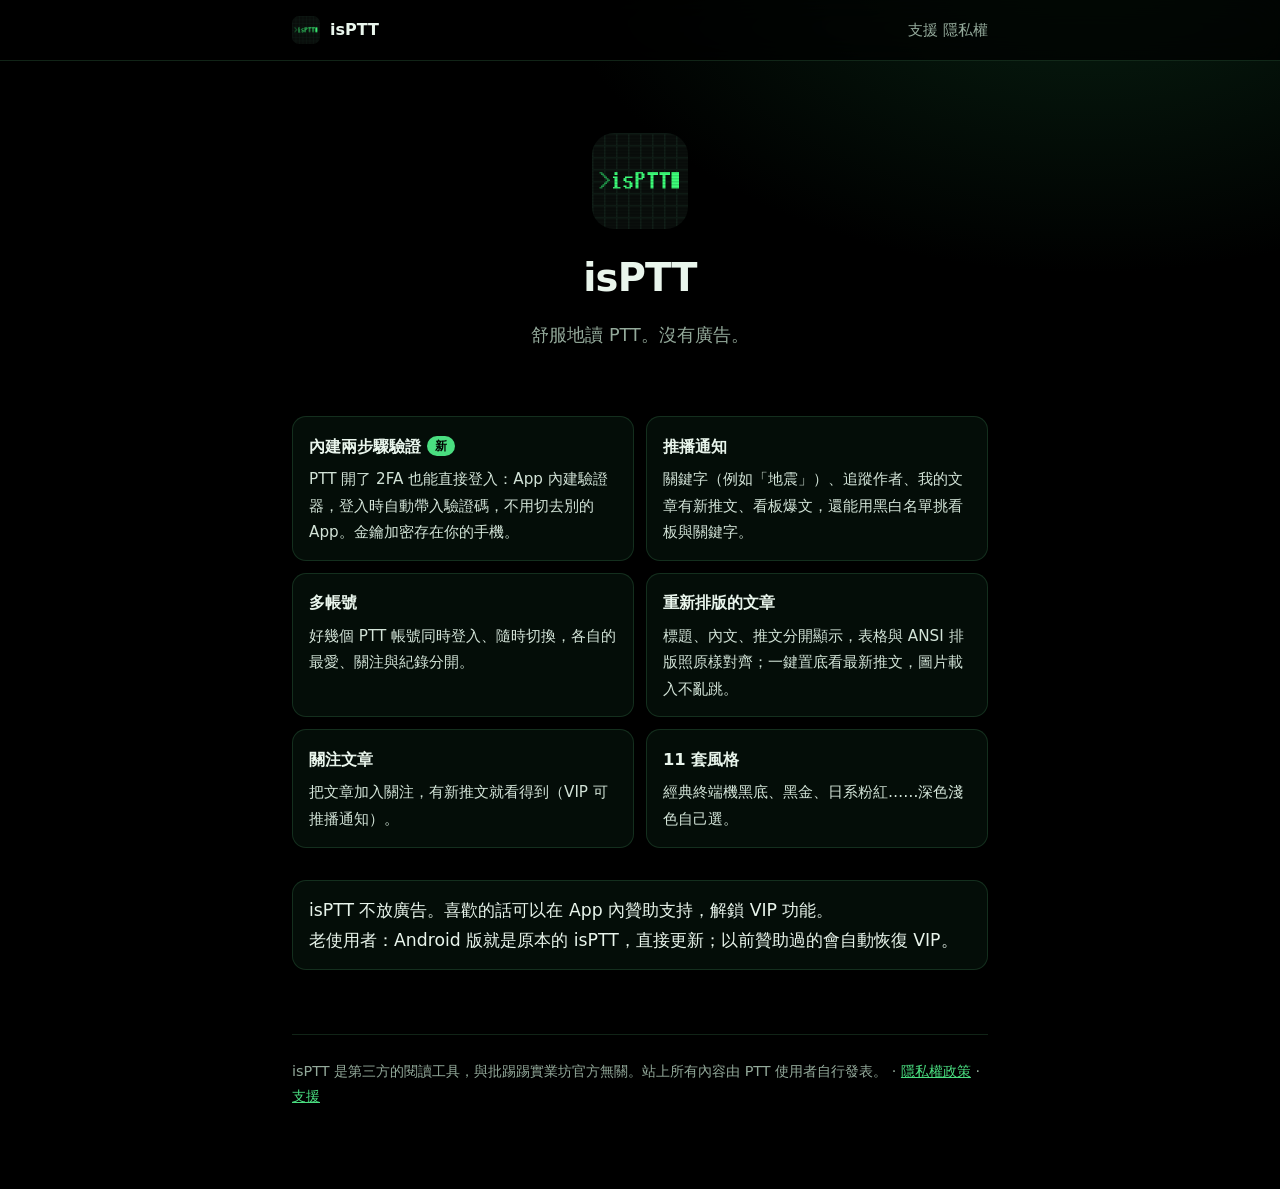
==== index.html @ 3b7e4afc "isPTT 官網初版：首頁、隱私權政策、支援（GitHub Pages，網域 isptt.ismiya.com） Co-Authored-By: Claude Opus 5.5 (1M context" ====
<!doctype html>
<html lang="zh-Hant">
<head>
<meta charset="utf-8"><meta name="viewport" content="width=device-width,initial-scale=1">
<title>isPTT — PTT 批踢踢閱讀器</title>
<meta name="description" content="isPTT：沒有廣告的 PTT 批踢踢閱讀器。推播通知、多帳號、內建兩步驟驗證（2FA）。iOS 與 Android。">
<link rel="icon" href="/icon.png"><link rel="stylesheet" href="/style.css">
</head>
<body>
<header class="top"><div><a class="brand" href="/"><img src="/icon.png" alt="">isPTT</a><nav><a href="/support.html">支援</a> <a href="/privacy.html">隱私權</a></nav></div></header>
<main>
<section class="hero">
<img src="/icon.png" alt="isPTT">
<h1>isPTT</h1>
<p>舒服地讀 PTT。沒有廣告。</p>
</section>
<div class="grid">
<div class="card"><h3>內建兩步驟驗證<span class="new">新</span></h3><p>PTT 開了 2FA 也能直接登入：App 內建驗證器，登入時自動帶入驗證碼，不用切去別的 App。金鑰加密存在你的手機。</p></div>
<div class="card"><h3>推播通知</h3><p>關鍵字（例如「地震」）、追蹤作者、我的文章有新推文、看板爆文，還能用黑白名單挑看板與關鍵字。</p></div>
<div class="card"><h3>多帳號</h3><p>好幾個 PTT 帳號同時登入、隨時切換，各自的最愛、關注與紀錄分開。</p></div>
<div class="card"><h3>重新排版的文章</h3><p>標題、內文、推文分開顯示，表格與 ANSI 排版照原樣對齊；一鍵置底看最新推文，圖片載入不亂跳。</p></div>
<div class="card"><h3>關注文章</h3><p>把文章加入關注，有新推文就看得到（VIP 可推播通知）。</p></div>
<div class="card"><h3>11 套風格</h3><p>經典終端機黑底、黑金、日系粉紅……深色淺色自己選。</p></div>
</div>
<p class="lede" style="margin-top:2rem">isPTT 不放廣告。喜歡的話可以在 App 內贊助支持，解鎖 VIP 功能。<br>老使用者：Android 版就是原本的 isPTT，直接更新；以前贊助過的會自動恢復 VIP。</p>
<footer>isPTT 是第三方的閱讀工具，與批踢踢實業坊官方無關。站上所有內容由 PTT 使用者自行發表。 · <a href="/privacy.html">隱私權政策</a> · <a href="/support.html">支援</a></footer>
</main>
</body></html>
---- style.css ----
:root{--bg:#000;--fg:#e9f5ec;--muted:#93a99a;--line:rgba(120,255,160,.14);--accent:#4ade80;--card:rgba(74,222,128,.06)}
*{box-sizing:border-box}
body{margin:0;background:radial-gradient(60% 40% at 85% -5%,#14532d66,transparent 70%),var(--bg);color:var(--fg);
  font:16px/1.75 -apple-system,BlinkMacSystemFont,"Segoe UI","PingFang TC","Noto Sans TC",system-ui,sans-serif;-webkit-text-size-adjust:100%;min-height:100vh}
.top{position:sticky;top:0;z-index:5;backdrop-filter:blur(14px);-webkit-backdrop-filter:blur(14px);background:rgba(0,0,0,.72);border-bottom:1px solid var(--line)}
.top div{max-width:46rem;margin:0 auto;padding:0 1.25rem;height:60px;display:flex;align-items:center;gap:1.2rem}
.top a{color:var(--fg);text-decoration:none}
.top .brand{display:flex;align-items:center;gap:10px;font-weight:700;margin-right:auto}
.top img{width:28px;height:28px;border-radius:7px}
.top nav a{color:var(--muted);font-size:.92rem}
main{max-width:46rem;margin:0 auto;padding:2.5rem 1.25rem 5rem}
h1{font-size:2rem;line-height:1.25;margin:0 0 .35rem;letter-spacing:-.02em}
h2{font-size:1.12rem;margin:2.2rem 0 .5rem;padding-top:1.2rem;border-top:1px solid var(--line)}
a{color:var(--accent)} p,li{color:#d3e4d8}
.updated{color:var(--muted);font-size:.9rem;margin:0 0 2rem}
.lede{font-size:1.08rem;color:var(--fg);background:var(--card);border:1px solid var(--line);border-radius:14px;padding:14px 16px}
.hero{text-align:center;padding:2rem 0 1rem}
.hero img{width:96px;height:96px;border-radius:22px}
.hero h1{font-size:2.4rem;margin-top:1rem}
.hero p{color:var(--muted);font-size:1.1rem}
.grid{display:grid;grid-template-columns:repeat(auto-fit,minmax(15rem,1fr));gap:12px;margin-top:2rem}
.card{background:var(--card);border:1px solid var(--line);border-radius:14px;padding:14px 16px}
.card h3{margin:.1rem 0 .3rem;font-size:1.02rem}
.card p{margin:0;font-size:.95rem}
.new{display:inline-block;font-size:.72rem;font-weight:700;color:#000;background:var(--accent);border-radius:999px;padding:0 .5rem;margin-left:.35rem;vertical-align:2px}
footer{margin-top:4rem;padding-top:1.5rem;border-top:1px solid var(--line);color:var(--muted);font-size:.9rem}
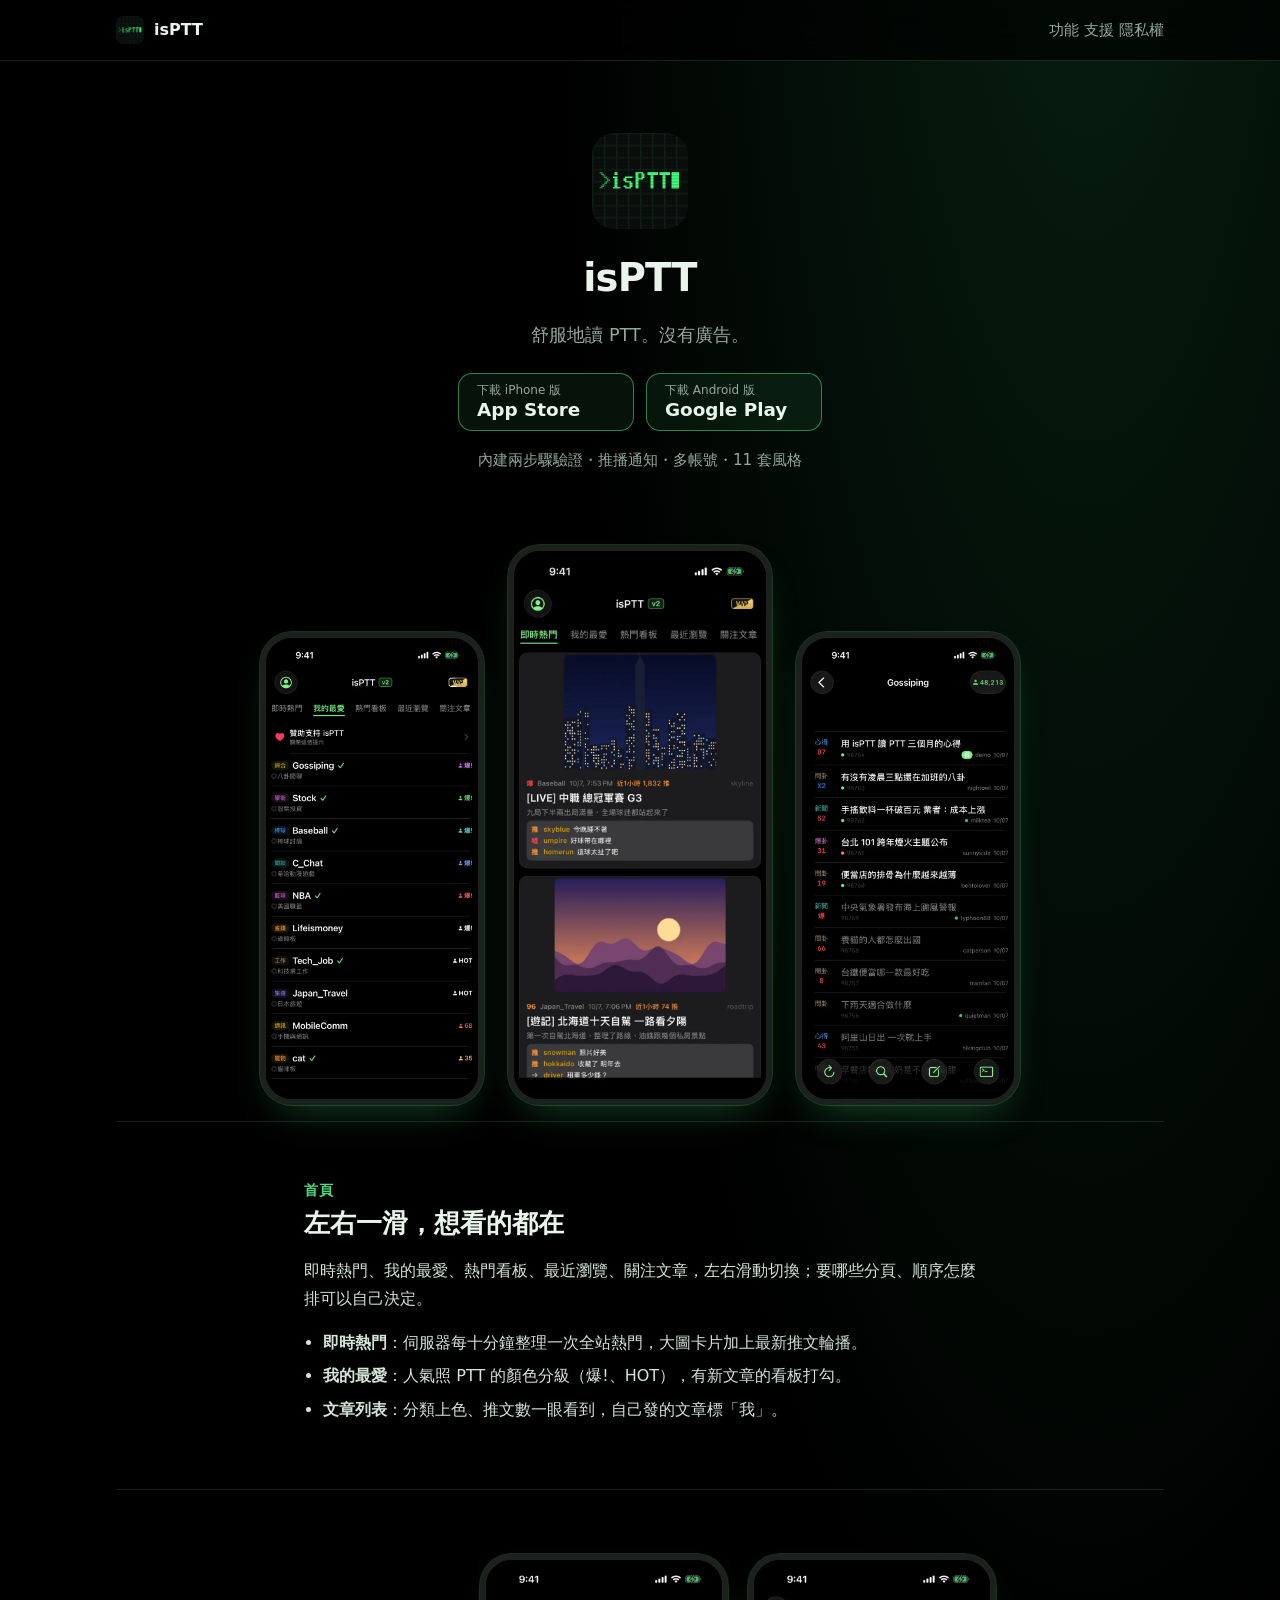
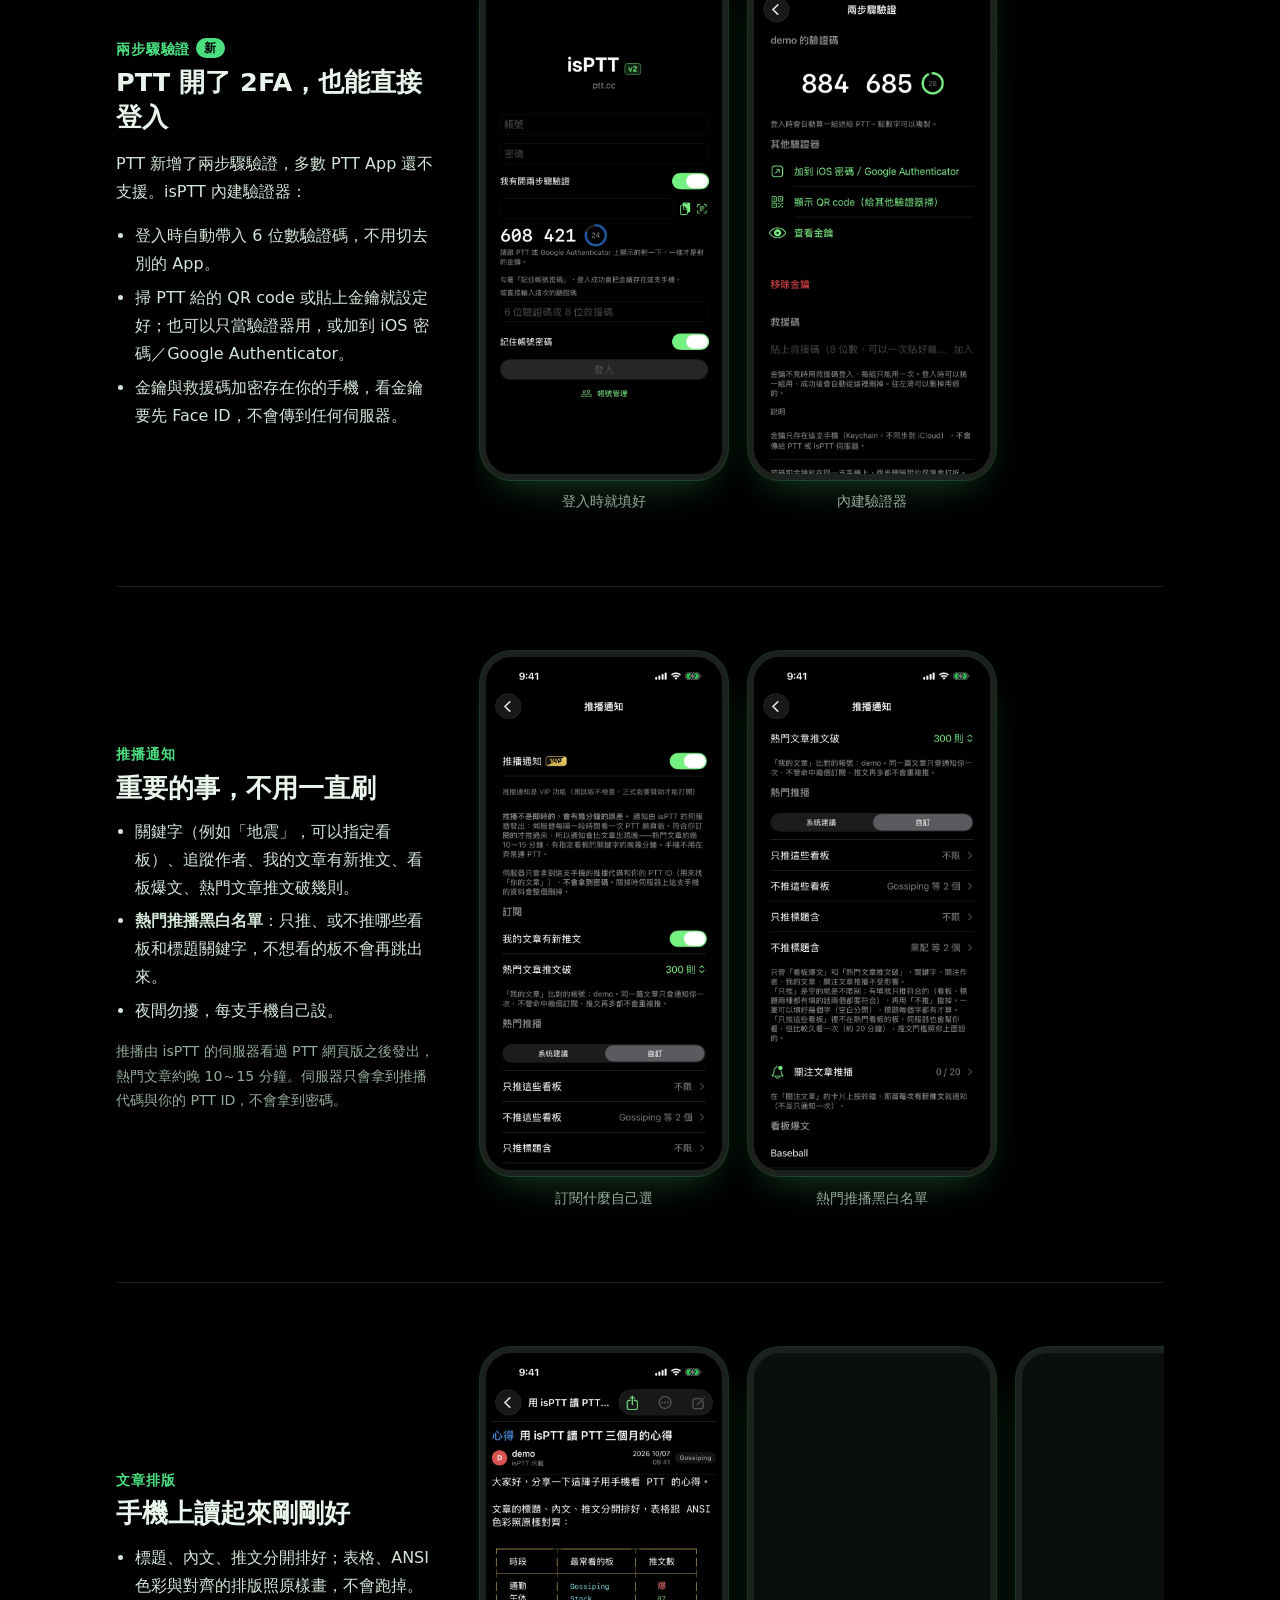
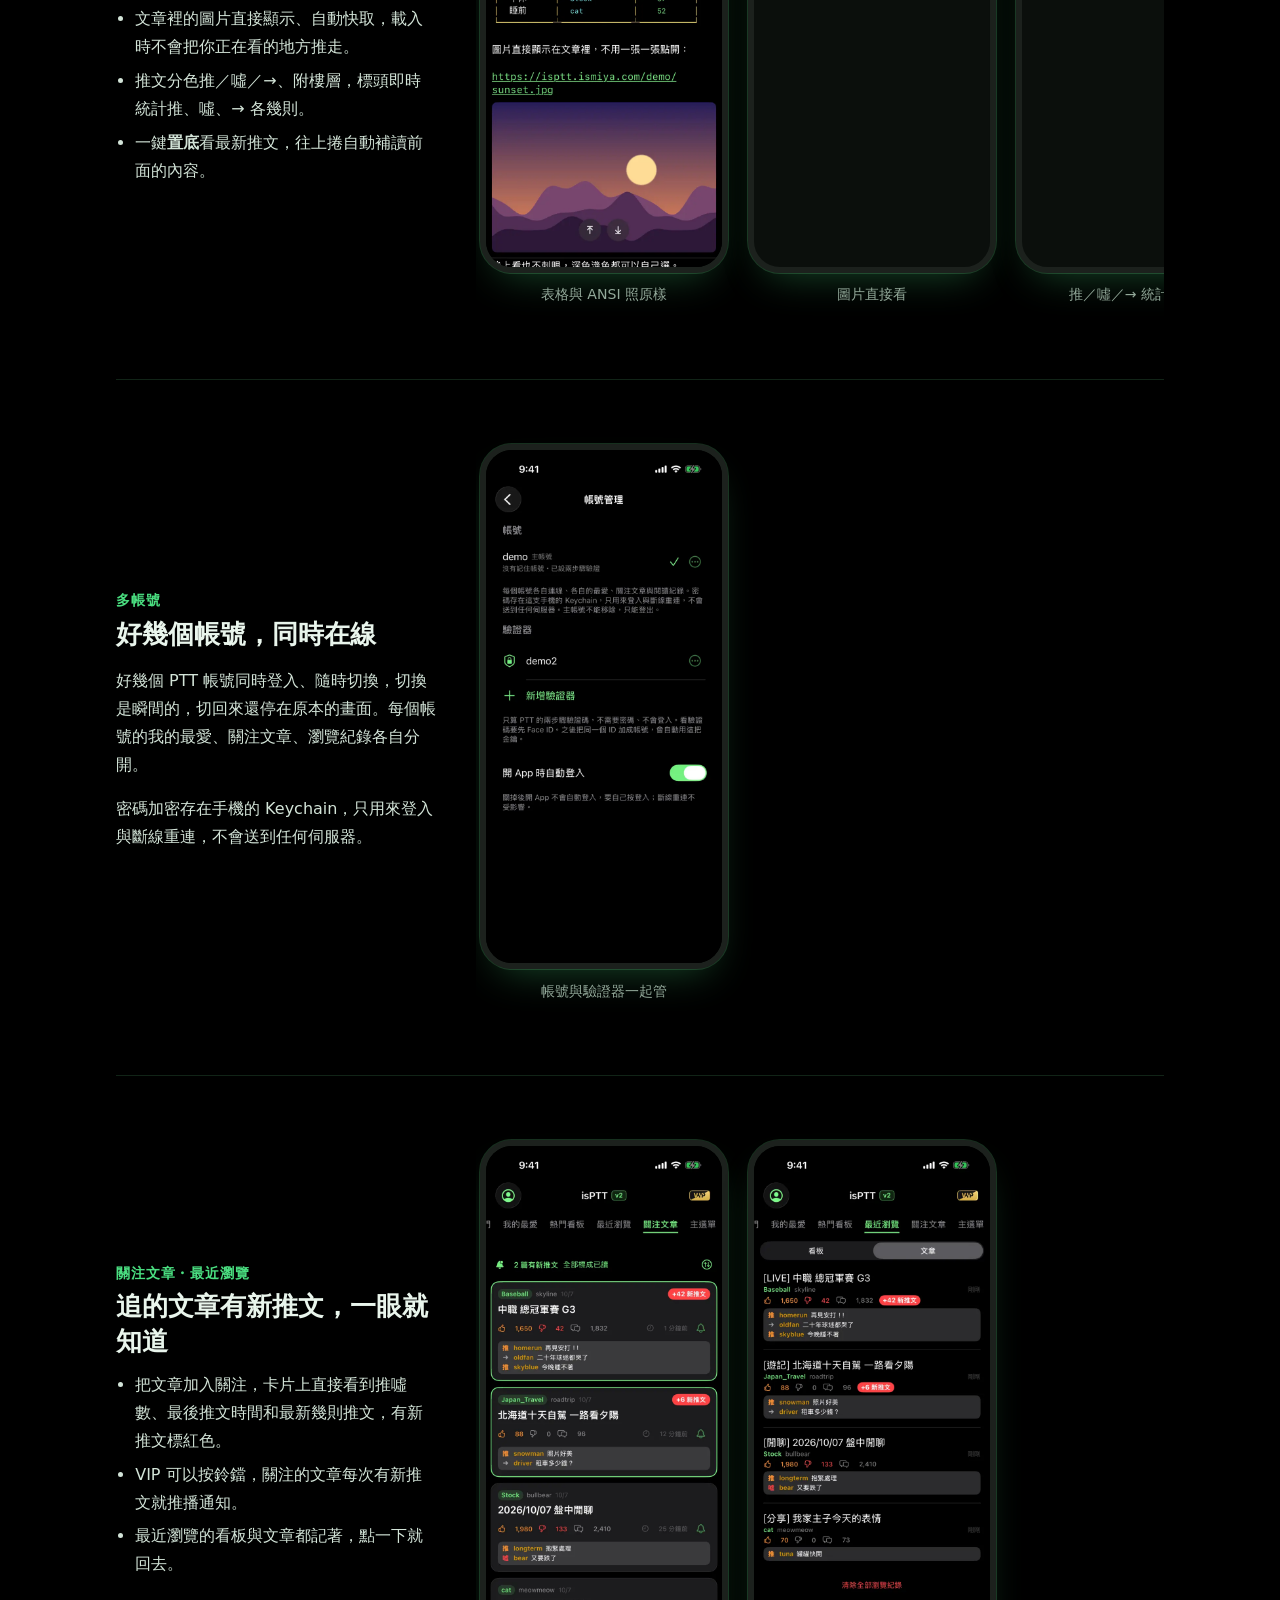
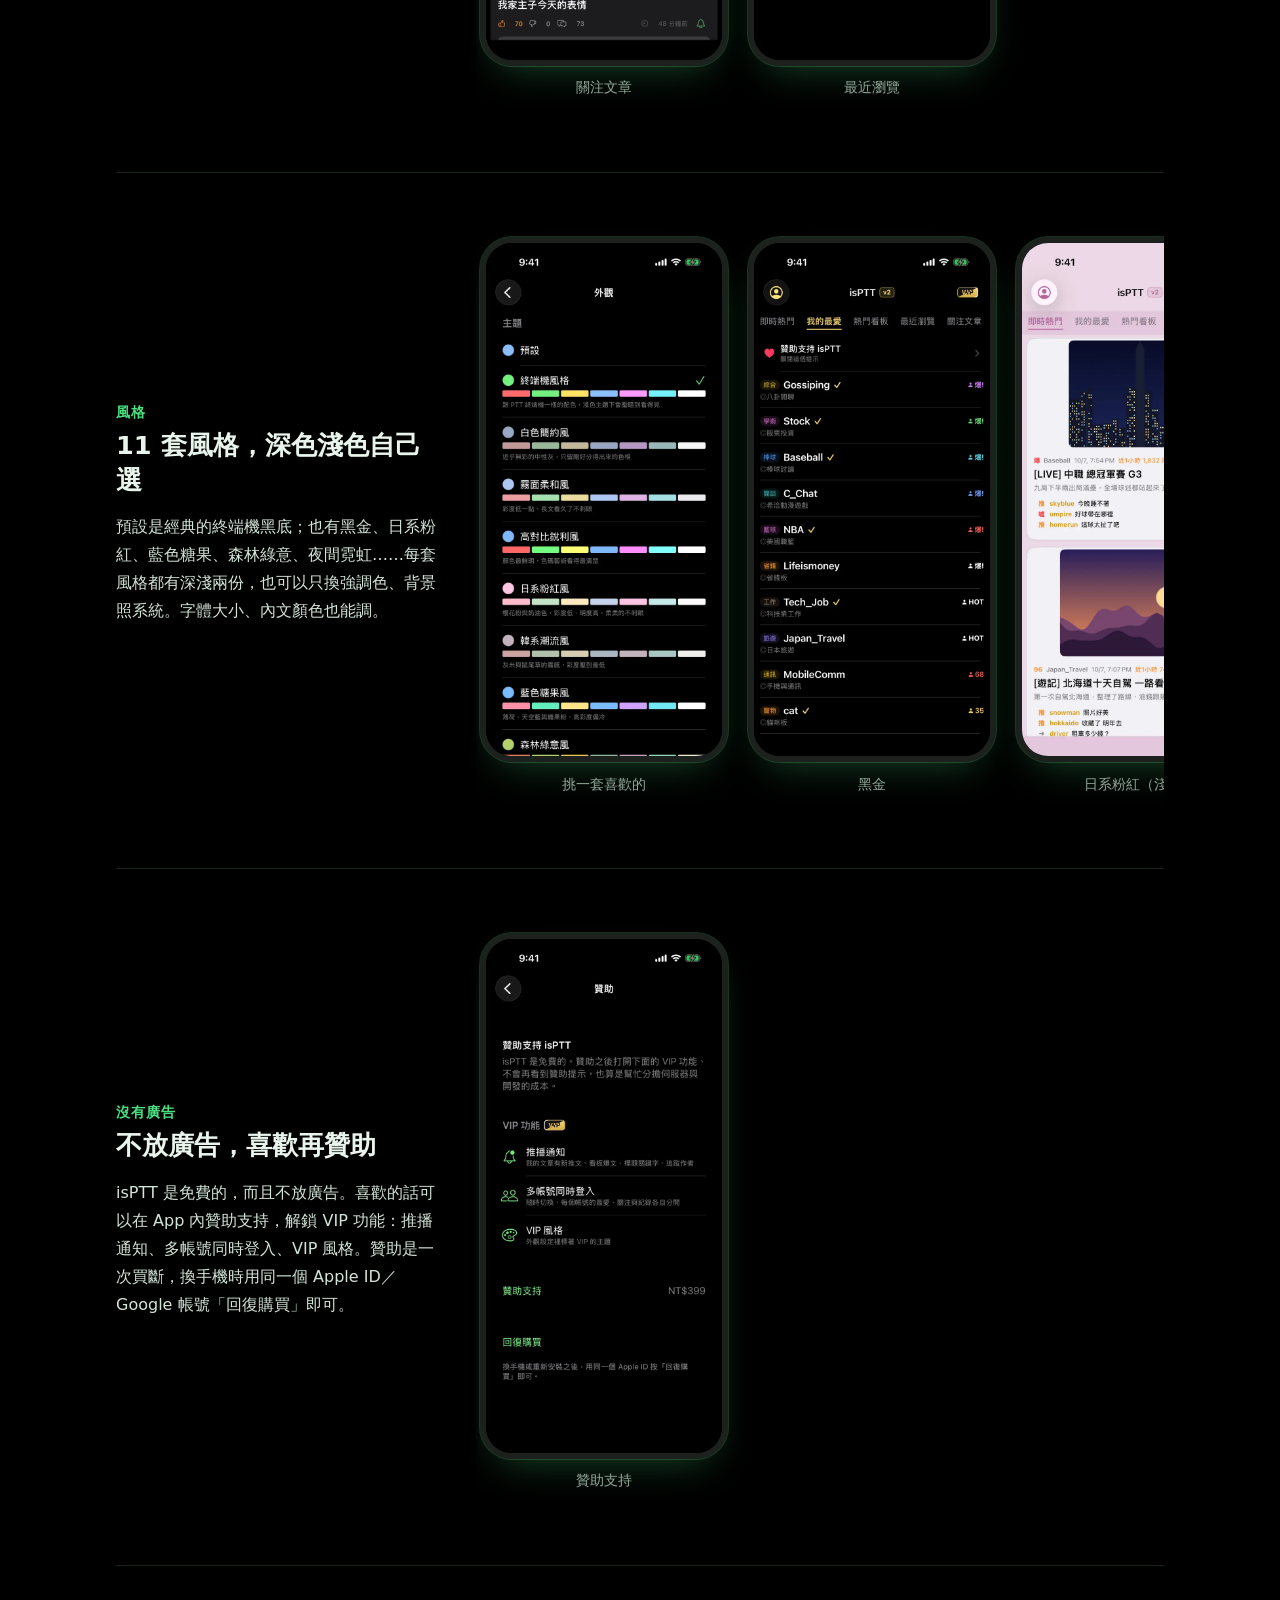
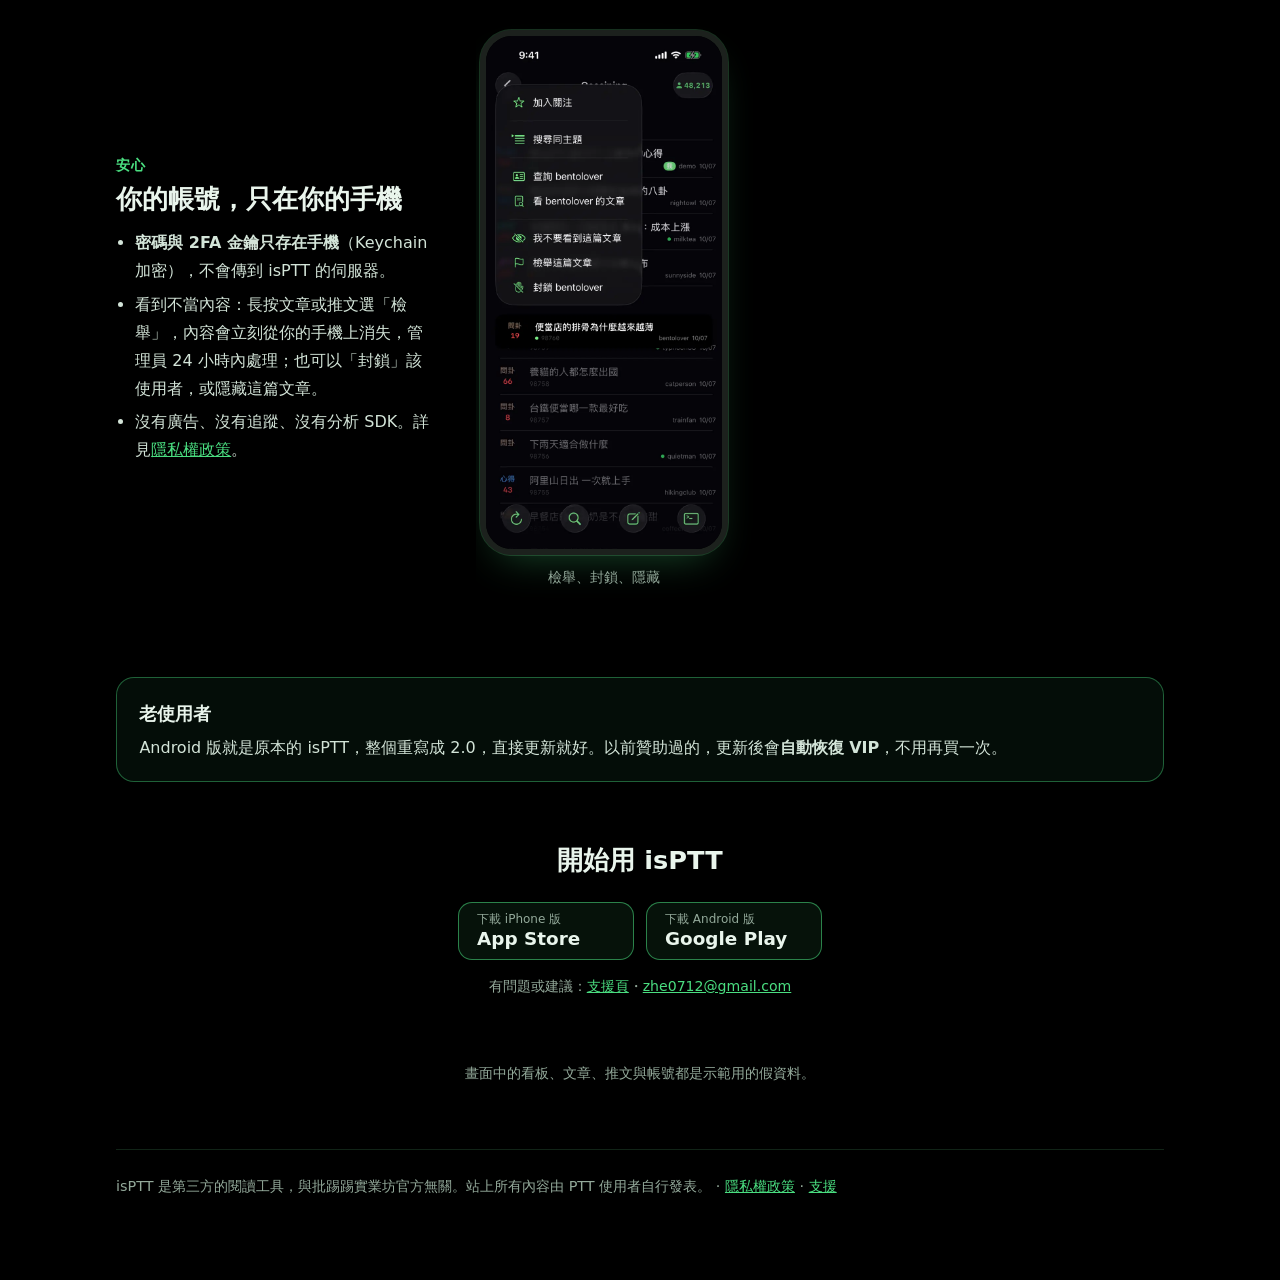
==== commit 65902a3a: "首頁改成完整的介紹頁：每個功能一段說明＋手機框截圖 - 頂端維持簡單：圖示、一句話、App Store／Google Play 文字按鈕（連結先放 #，上架後換） - 段落：首頁分頁、內建兩步驟驗證（" ====
--- a/index.html
+++ b/index.html
@@ -3,26 +3,186 @@
 <head>
 <meta charset="utf-8"><meta name="viewport" content="width=device-width,initial-scale=1">
 <title>isPTT — PTT 批踢踢閱讀器</title>
-<meta name="description" content="isPTT：沒有廣告的 PTT 批踢踢閱讀器。推播通知、多帳號、內建兩步驟驗證（2FA）。iOS 與 Android。">
+<meta name="description" content="isPTT：沒有廣告的 PTT 批踢踢閱讀器。內建兩步驟驗證（2FA）、推播通知與黑白名單、多帳號、重新排版的文章、11 套風格。iOS 與 Android。">
+<meta name="theme-color" content="#000000">
+<meta property="og:title" content="isPTT — PTT 批踢踢閱讀器">
+<meta property="og:description" content="內建兩步驟驗證、推播通知、多帳號，沒有廣告。">
+<meta property="og:image" content="https://isptt.ismiya.com/screens/live-hot.webp">
 <link rel="icon" href="/icon.png"><link rel="stylesheet" href="/style.css">
 </head>
 <body>
-<header class="top"><div><a class="brand" href="/"><img src="/icon.png" alt="">isPTT</a><nav><a href="/support.html">支援</a> <a href="/privacy.html">隱私權</a></nav></div></header>
-<main>
+<header class="top"><div class="wide-bar"><a class="brand" href="/"><img src="/icon.png" alt="">isPTT</a><nav><a href="#features">功能</a> <a href="/support.html">支援</a> <a href="/privacy.html">隱私權</a></nav></div></header>
+<main class="landing">
+
 <section class="hero">
-<img src="/icon.png" alt="isPTT">
+<img src="/icon.png" alt="isPTT 圖示" width="96" height="96">
 <h1>isPTT</h1>
 <p>舒服地讀 PTT。沒有廣告。</p>
+<!-- TODO 上架後換成正式連結：App Store（https://apps.apple.com/app/id…）、Google Play（https://play.google.com/store/apps/details?id=com.ismiya.isptt） -->
+<div class="stores">
+<a class="store" href="#"><span class="store-small">下載 iPhone 版</span>App Store</a>
+<a class="store" href="#"><span class="store-small">下載 Android 版</span>Google Play</a>
+</div>
+<p class="hero-note">內建兩步驟驗證・推播通知・多帳號・11 套風格</p>
 </section>
-<div class="grid">
-<div class="card"><h3>內建兩步驟驗證<span class="new">新</span></h3><p>PTT 開了 2FA 也能直接登入：App 內建驗證器，登入時自動帶入驗證碼，不用切去別的 App。金鑰加密存在你的手機。</p></div>
-<div class="card"><h3>推播通知</h3><p>關鍵字（例如「地震」）、追蹤作者、我的文章有新推文、看板爆文，還能用黑白名單挑看板與關鍵字。</p></div>
-<div class="card"><h3>多帳號</h3><p>好幾個 PTT 帳號同時登入、隨時切換，各自的最愛、關注與紀錄分開。</p></div>
-<div class="card"><h3>重新排版的文章</h3><p>標題、內文、推文分開顯示，表格與 ANSI 排版照原樣對齊；一鍵置底看最新推文，圖片載入不亂跳。</p></div>
-<div class="card"><h3>關注文章</h3><p>把文章加入關注，有新推文就看得到（VIP 可推播通知）。</p></div>
-<div class="card"><h3>11 套風格</h3><p>經典終端機黑底、黑金、日系粉紅……深色淺色自己選。</p></div>
+
+<div class="hero-shots" tabindex="0" role="region" aria-label="App 畫面">
+<figure class="phone"><img src="/screens/favorites.webp" width="720" height="1566" decoding="async" alt="我的最愛：每個看板有分類、說明、人氣（爆!、HOT 照 PTT 的顏色分級），有新文章的打勾"></figure>
+<figure class="phone phone-main"><img src="/screens/live-hot.webp" width="720" height="1566" decoding="async" fetchpriority="high" alt="即時熱門：熱門文章的大圖卡片，標出看板、近一小時推文數，底下輪播最新推文"></figure>
+<figure class="phone"><img src="/screens/article-list.webp" width="720" height="1566" decoding="async" alt="文章列表：分類標籤、推文數、作者在線上的綠點，自己發的文章標「我」，右上角是看板人氣"></figure>
 </div>
-<p class="lede" style="margin-top:2rem">isPTT 不放廣告。喜歡的話可以在 App 內贊助支持，解鎖 VIP 功能。<br>老使用者：Android 版就是原本的 isPTT，直接更新；以前贊助過的會自動恢復 VIP。</p>
+
+<section class="feature solo" id="features">
+<div class="feature-text">
+<p class="kicker">首頁</p>
+<h2>左右一滑，想看的都在</h2>
+<p>即時熱門、我的最愛、熱門看板、最近瀏覽、關注文章，左右滑動切換；要哪些分頁、順序怎麼排可以自己決定。</p>
+<ul>
+<li><strong>即時熱門</strong>：伺服器每十分鐘整理一次全站熱門，大圖卡片加上最新推文輪播。</li>
+<li><strong>我的最愛</strong>：人氣照 PTT 的顏色分級（爆!、HOT），有新文章的看板打勾。</li>
+<li><strong>文章列表</strong>：分類上色、推文數一眼看到，自己發的文章標「我」。</li>
+</ul>
+</div>
+</section>
+
+<section class="feature" id="2fa">
+<div class="feature-text">
+<p class="kicker">兩步驟驗證<span class="new">新</span></p>
+<h2>PTT 開了 2FA，也能直接登入</h2>
+<p>PTT 新增了兩步驟驗證，多數 PTT App 還不支援。isPTT 內建驗證器：</p>
+<ul>
+<li>登入時自動帶入 6 位數驗證碼，不用切去別的 App。</li>
+<li>掃 PTT 給的 QR code 或貼上金鑰就設定好；也可以只當驗證器用，或加到 iOS 密碼／Google Authenticator。</li>
+<li>金鑰與救援碼加密存在你的手機，看金鑰要先 Face ID，不會傳到任何伺服器。</li>
+</ul>
+</div>
+<div class="shots" tabindex="0" role="region" aria-label="截圖（可左右捲動）">
+<figure class="phone"><img src="/screens/login-2fa.webp" width="720" height="1566" loading="lazy" decoding="async" alt="登入畫面打開「我有開兩步驟驗證」：貼上金鑰後直接顯示這次的 6 位數驗證碼與倒數"><figcaption>登入時就填好</figcaption></figure>
+<figure class="phone"><img src="/screens/account-2fa.webp" width="720" height="1566" loading="lazy" decoding="async" alt="帳號的兩步驟驗證頁：大字顯示目前的驗證碼與倒數圈，可以加到 iOS 密碼或 Google Authenticator、顯示 QR code"><figcaption>內建驗證器</figcaption></figure>
+</div>
+</section>
+
+<section class="feature" id="push">
+<div class="feature-text">
+<p class="kicker">推播通知</p>
+<h2>重要的事，不用一直刷</h2>
+<ul>
+<li>關鍵字（例如「地震」，可以指定看板）、追蹤作者、我的文章有新推文、看板爆文、熱門文章推文破幾則。</li>
+<li><strong>熱門推播黑白名單</strong>：只推、或不推哪些看板和標題關鍵字，不想看的板不會再跳出來。</li>
+<li>夜間勿擾，每支手機自己設。</li>
+</ul>
+<p class="fine">推播由 isPTT 的伺服器看過 PTT 網頁版之後發出，熱門文章約晚 10～15 分鐘。伺服器只會拿到推播代碼與你的 PTT ID，不會拿到密碼。</p>
+</div>
+<div class="shots" tabindex="0" role="region" aria-label="截圖（可左右捲動）">
+<figure class="phone"><img src="/screens/push-settings.webp" width="720" height="1566" loading="lazy" decoding="async" alt="推播通知設定：開關、我的文章有新推文、熱門文章推文破 300 則"><figcaption>訂閱什麼自己選</figcaption></figure>
+<figure class="phone"><img src="/screens/push-filter.webp" width="720" height="1566" loading="lazy" decoding="async" alt="熱門推播選「自訂」：只推這些看板、不推這些看板、只推標題含、不推標題含四個名單"><figcaption>熱門推播黑白名單</figcaption></figure>
+</div>
+</section>
+
+<section class="feature" id="article">
+<div class="feature-text">
+<p class="kicker">文章排版</p>
+<h2>手機上讀起來剛剛好</h2>
+<ul>
+<li>標題、內文、推文分開排好；表格、ANSI 色彩與對齊的排版照原樣畫，不會跑掉。</li>
+<li>文章裡的圖片直接顯示、自動快取，載入時不會把你正在看的地方推走。</li>
+<li>推文分色推／噓／→、附樓層，標頭即時統計推、噓、→ 各幾則。</li>
+<li>一鍵<strong>置底</strong>看最新推文，往上捲自動補讀前面的內容。</li>
+</ul>
+</div>
+<div class="shots" tabindex="0" role="region" aria-label="截圖（可左右捲動）">
+<figure class="phone"><img src="/screens/article.webp" width="720" height="1566" loading="lazy" decoding="async" alt="文章頁：分類與標題、作者與時間，內文裡一個用 ANSI 色彩畫的表格照原樣對齊"><figcaption>表格與 ANSI 照原樣</figcaption></figure>
+<figure class="phone"><img src="/screens/article-images.webp" width="720" height="1566" loading="lazy" decoding="async" alt="文章內文的圖片連結直接顯示成圖片"><figcaption>圖片直接看</figcaption></figure>
+<figure class="phone"><img src="/screens/pushes.webp" width="720" height="1566" loading="lazy" decoding="async" alt="推文區：標頭寫著推 12、噓 2、→ 4，每則推文分色並標出樓層 B1、B2"><figcaption>推／噓／→ 統計與樓層</figcaption></figure>
+<figure class="phone"><img src="/screens/tail.webp" width="720" height="1566" loading="lazy" decoding="async" alt="置底：直接跳到最新的推文"><figcaption>置底看最新推文</figcaption></figure>
+</div>
+</section>
+
+<section class="feature" id="accounts">
+<div class="feature-text">
+<p class="kicker">多帳號</p>
+<h2>好幾個帳號，同時在線</h2>
+<p>好幾個 PTT 帳號同時登入、隨時切換，切換是瞬間的，切回來還停在原本的畫面。每個帳號的我的最愛、關注文章、瀏覽紀錄各自分開。</p>
+<p>密碼加密存在手機的 Keychain，只用來登入與斷線重連，不會送到任何伺服器。</p>
+</div>
+<div class="shots" tabindex="0" role="region" aria-label="截圖（可左右捲動）">
+<figure class="phone"><img src="/screens/accounts.webp" width="720" height="1566" loading="lazy" decoding="async" alt="帳號管理：帳號清單、驗證器清單、開 App 時自動登入"><figcaption>帳號與驗證器一起管</figcaption></figure>
+</div>
+</section>
+
+<section class="feature" id="watched">
+<div class="feature-text">
+<p class="kicker">關注文章・最近瀏覽</p>
+<h2>追的文章有新推文，一眼就知道</h2>
+<ul>
+<li>把文章加入關注，卡片上直接看到推噓數、最後推文時間和最新幾則推文，有新推文標紅色。</li>
+<li>VIP 可以按鈴鐺，關注的文章每次有新推文就推播通知。</li>
+<li>最近瀏覽的看板與文章都記著，點一下就回去。</li>
+</ul>
+</div>
+<div class="shots" tabindex="0" role="region" aria-label="截圖（可左右捲動）">
+<figure class="phone"><img src="/screens/watched.webp" width="720" height="1566" loading="lazy" decoding="async" alt="關注文章：每篇一張卡片，顯示推、噓、總數、最後推文時間、最新推文，有新推文的標「+42 新推文」"><figcaption>關注文章</figcaption></figure>
+<figure class="phone"><img src="/screens/recent.webp" width="720" height="1566" loading="lazy" decoding="async" alt="最近瀏覽的文章：每篇附推噓數與新推文數"><figcaption>最近瀏覽</figcaption></figure>
+</div>
+</section>
+
+<section class="feature" id="themes">
+<div class="feature-text">
+<p class="kicker">風格</p>
+<h2>11 套風格，深色淺色自己選</h2>
+<p>預設是經典的終端機黑底；也有黑金、日系粉紅、藍色糖果、森林綠意、夜間霓虹……每套風格都有深淺兩份，也可以只換強調色、背景照系統。字體大小、內文顏色也能調。</p>
+</div>
+<div class="shots" tabindex="0" role="region" aria-label="截圖（可左右捲動）">
+<figure class="phone"><img src="/screens/appearance.webp" width="720" height="1566" loading="lazy" decoding="async" alt="外觀設定：每套風格附一排色票預覽"><figcaption>挑一套喜歡的</figcaption></figure>
+<figure class="phone"><img src="/screens/theme-gold.webp" width="720" height="1566" loading="lazy" decoding="async" alt="黑金風格的我的最愛"><figcaption>黑金</figcaption></figure>
+<figure class="phone"><img src="/screens/theme-sakura-hot.webp" width="720" height="1566" loading="lazy" decoding="async" alt="日系粉紅風格（淺色）的即時熱門"><figcaption>日系粉紅（淺色）</figcaption></figure>
+<figure class="phone"><img src="/screens/theme-candy-article.webp" width="720" height="1566" loading="lazy" decoding="async" alt="藍色糖果風格（淺色）的文章頁"><figcaption>藍色糖果（淺色）</figcaption></figure>
+<figure class="phone"><img src="/screens/appearance-2.webp" width="720" height="1566" loading="lazy" decoding="async" alt="外觀設定：系統背景或風格背景，深色模式選跟隨系統、淺色、深色"><figcaption>深色模式</figcaption></figure>
+</div>
+</section>
+
+<section class="feature" id="sponsor">
+<div class="feature-text">
+<p class="kicker">沒有廣告</p>
+<h2>不放廣告，喜歡再贊助</h2>
+<p>isPTT 是免費的，而且不放廣告。喜歡的話可以在 App 內贊助支持，解鎖 VIP 功能：推播通知、多帳號同時登入、VIP 風格。贊助是一次買斷，換手機時用同一個 Apple ID／Google 帳號「回復購買」即可。</p>
+</div>
+<div class="shots" tabindex="0" role="region" aria-label="截圖（可左右捲動）">
+<figure class="phone"><img src="/screens/sponsor.webp" width="720" height="1566" loading="lazy" decoding="async" alt="贊助頁：VIP 功能列表（推播通知、多帳號同時登入、VIP 風格）與「贊助支持 NT$399」"><figcaption>贊助支持</figcaption></figure>
+</div>
+</section>
+
+<section class="feature" id="safety">
+<div class="feature-text">
+<p class="kicker">安心</p>
+<h2>你的帳號，只在你的手機</h2>
+<ul>
+<li><strong>密碼與 2FA 金鑰只存在手機</strong>（Keychain 加密），不會傳到 isPTT 的伺服器。</li>
+<li>看到不當內容：長按文章或推文選「檢舉」，內容會立刻從你的手機上消失，管理員 24 小時內處理；也可以「封鎖」該使用者，或隱藏這篇文章。</li>
+<li>沒有廣告、沒有追蹤、沒有分析 SDK。詳見<a href="/privacy.html">隱私權政策</a>。</li>
+</ul>
+</div>
+<div class="shots" tabindex="0" role="region" aria-label="截圖（可左右捲動）">
+<figure class="phone"><img src="/screens/report-menu.webp" width="720" height="1566" loading="lazy" decoding="async" alt="長按文章的選單：加入關注、搜尋同主題、查詢作者、我不要看到這篇文章、檢舉這篇文章、封鎖作者"><figcaption>檢舉、封鎖、隱藏</figcaption></figure>
+</div>
+</section>
+
+<section class="oldtimer">
+<h2>老使用者</h2>
+<p>Android 版就是原本的 isPTT，整個重寫成 2.0，直接更新就好。以前贊助過的，更新後會<strong>自動恢復 VIP</strong>，不用再買一次。</p>
+</section>
+
+<section class="cta">
+<h2>開始用 isPTT</h2>
+<!-- TODO 上架後換成正式連結（同上） -->
+<div class="stores">
+<a class="store" href="#"><span class="store-small">下載 iPhone 版</span>App Store</a>
+<a class="store" href="#"><span class="store-small">下載 Android 版</span>Google Play</a>
+</div>
+<p class="fine">有問題或建議：<a href="/support.html">支援頁</a>・<a href="mailto:zhe0712@gmail.com">zhe0712@gmail.com</a></p>
+</section>
+
+<p class="fine shots-note">畫面中的看板、文章、推文與帳號都是示範用的假資料。</p>
 <footer>isPTT 是第三方的閱讀工具，與批踢踢實業坊官方無關。站上所有內容由 PTT 使用者自行發表。 · <a href="/privacy.html">隱私權政策</a> · <a href="/support.html">支援</a></footer>
 </main>
 </body></html>
--- a/style.css
+++ b/style.css
@@ -24,3 +24,56 @@
 .card p{margin:0;font-size:.95rem}
 .new{display:inline-block;font-size:.72rem;font-weight:700;color:#000;background:var(--accent);border-radius:999px;padding:0 .5rem;margin-left:.35rem;vertical-align:2px}
 footer{margin-top:4rem;padding-top:1.5rem;border-top:1px solid var(--line);color:var(--muted);font-size:.9rem}
+
+/* 首頁（介紹頁） */
+.top .wide-bar{max-width:68rem}
+main.landing{max-width:68rem}
+.hero .stores{margin-top:1.4rem}
+.hero-note{font-size:.95rem!important;margin-top:1rem}
+.stores{display:flex;flex-wrap:wrap;justify-content:center;gap:12px}
+.store{display:inline-flex;flex-direction:column;align-items:flex-start;min-width:11rem;padding:9px 18px;border-radius:14px;
+  border:1px solid rgba(74,222,128,.55);background:rgba(74,222,128,.08);color:var(--fg);text-decoration:none;font-weight:700;font-size:1.15rem;line-height:1.25}
+.store:hover,.store:focus-visible{background:rgba(74,222,128,.18);outline:none;border-color:var(--accent)}
+.store-small{font-size:.75rem;font-weight:500;color:var(--muted)}
+.phone{margin:0;flex:0 0 auto;width:15.5rem;scroll-snap-align:center;text-align:center}
+.phone img{display:block;width:100%;height:auto;border-radius:2rem;border:6px solid #1c211d;background:#0b0f0c;
+  box-shadow:0 0 0 1px rgba(120,255,160,.18),0 18px 40px -18px rgba(74,222,128,.35)}
+.phone figcaption{margin-top:.6rem;font-size:.88rem;color:var(--muted)}
+.hero-shots{display:flex;justify-content:center;align-items:flex-end;gap:1.5rem;margin:2.5rem 0 1rem}
+.hero-shots .phone{width:14rem}
+.hero-shots .phone-main{width:16.5rem}
+.feature{display:grid;grid-template-columns:minmax(0,20rem) minmax(0,1fr);gap:2.5rem;align-items:center;
+  padding:3.5rem 0;border-top:1px solid var(--line)}
+.feature.solo{grid-template-columns:minmax(0,42rem);justify-content:center;text-align:left}
+.feature h2{border:0;padding:0;margin:.2rem 0 .8rem;font-size:1.6rem;line-height:1.35}
+.feature ul{padding-left:1.2rem;margin:.6rem 0}
+.feature li{margin:.35rem 0}
+.kicker{margin:0;color:var(--accent);font-weight:700;font-size:.9rem;letter-spacing:.06em}
+.fine{font-size:.88rem;color:var(--muted)}
+.shots{display:flex;gap:1.25rem;overflow-x:auto;scroll-snap-type:x mandatory;padding:.5rem .25rem 1rem;
+  -webkit-overflow-scrolling:touch;scrollbar-width:thin;scrollbar-color:#2b3a2f transparent}
+.shots:focus-visible{outline:2px solid var(--accent);outline-offset:4px}
+.oldtimer{border:1px solid rgba(74,222,128,.4);background:var(--card);border-radius:18px;padding:1.2rem 1.4rem;margin:1rem 0 0}
+.oldtimer h2{border:0;padding:0;margin:0 0 .3rem}
+.oldtimer p{margin:0}
+.cta{text-align:center;padding:3.5rem 0 1rem}
+.cta h2{border:0;padding:0;margin:0 0 1.2rem;font-size:1.6rem}
+.shots-note{text-align:center;margin-top:2rem}
+@media (max-width:52rem){
+  .feature{grid-template-columns:minmax(0,1fr);gap:1.2rem;padding:2.6rem 0}
+  .feature h2{font-size:1.35rem}
+  .shots{margin:0 -1.25rem;padding:.5rem 1.25rem 1rem;scroll-padding:0 1.25rem}
+  .phone{width:13.5rem}
+  .hero-shots{justify-content:flex-start;overflow-x:auto;scroll-snap-type:x mandatory;margin:2rem -1.25rem 0;padding:0 1.25rem 1rem;align-items:flex-end}
+  .hero-shots .phone{width:12rem}.hero-shots .phone-main{width:13.5rem}
+  .hero h1{font-size:2.1rem}
+}
+@media (prefers-reduced-motion:no-preference){html{scroll-behavior:smooth}}
+.feature{scroll-margin-top:64px}
+@media (max-width:30rem){
+  .hero{padding:1rem 0 .5rem}
+  .hero img{width:76px;height:76px;border-radius:18px}
+  .store{min-width:0;flex:1 1 9.5rem;padding:8px 14px;font-size:1.05rem}
+  .top nav a{font-size:.88rem}
+  .top div{gap:.8rem}
+}
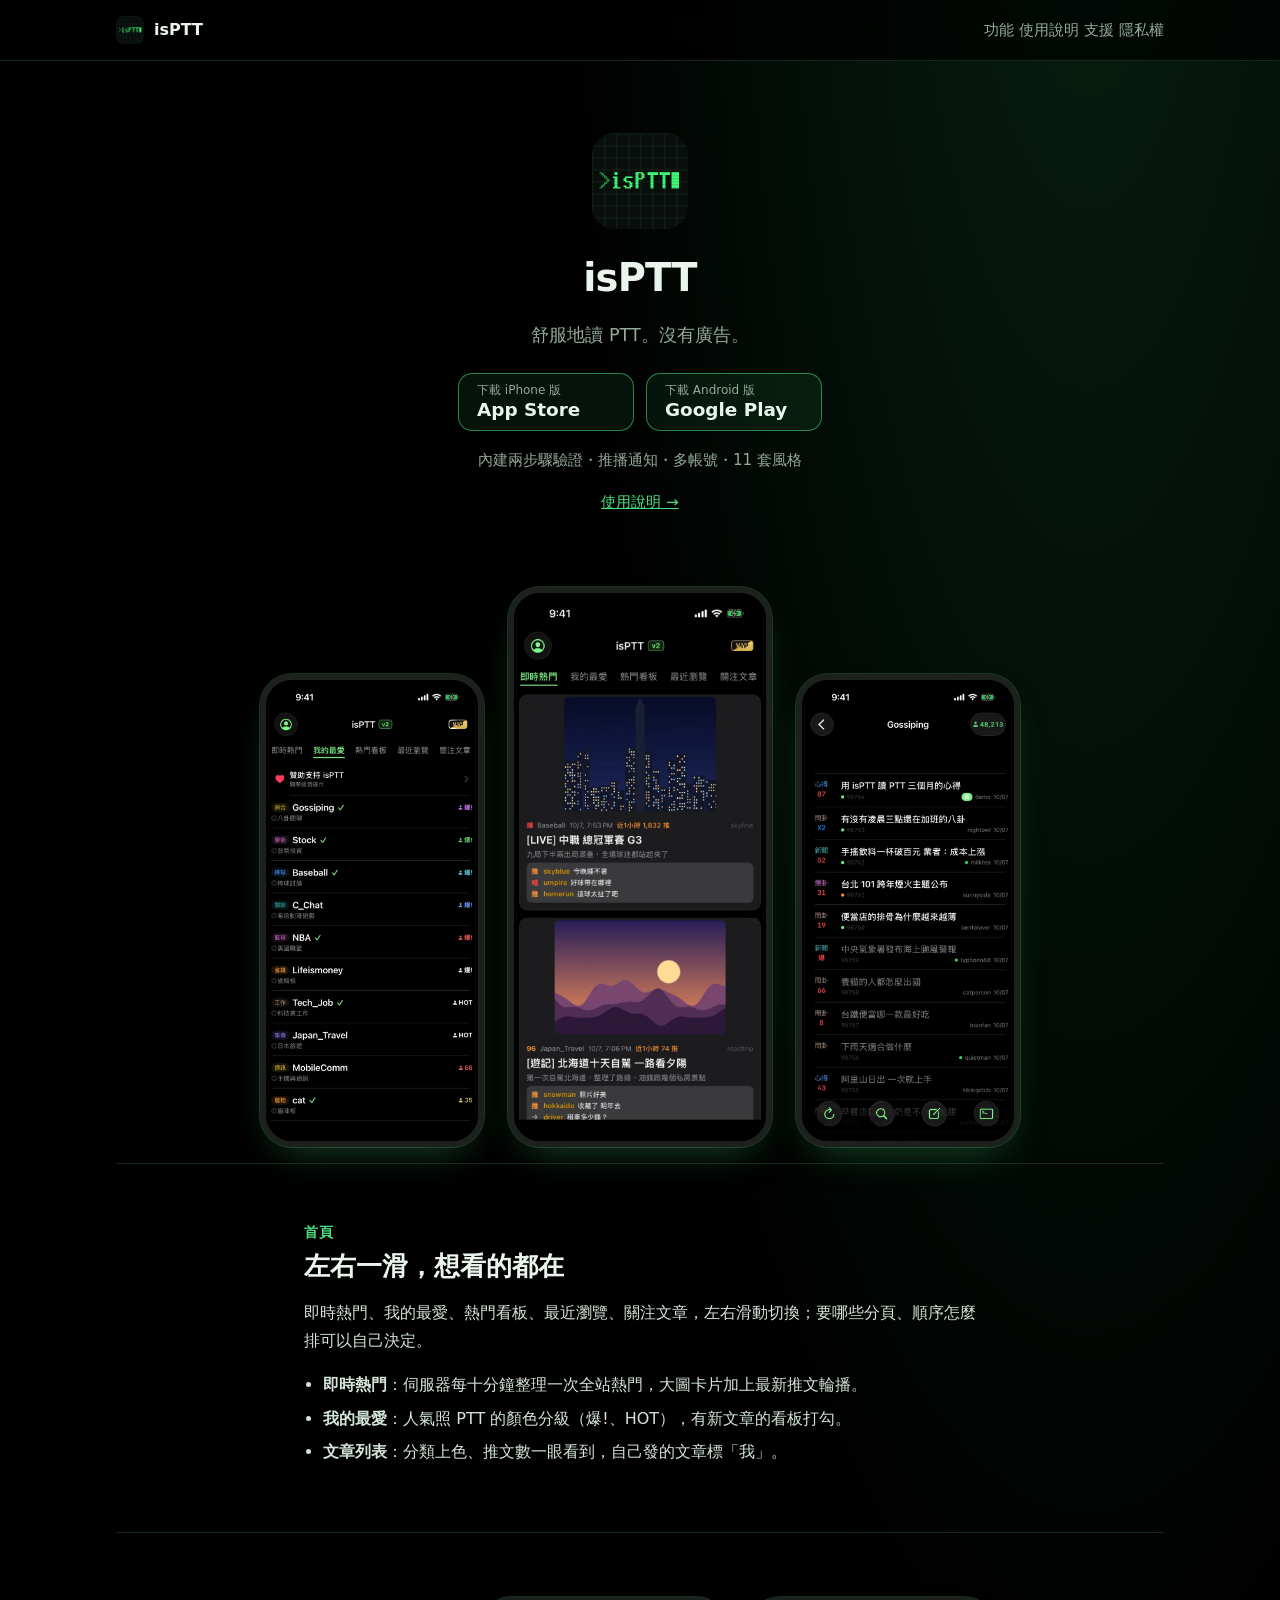
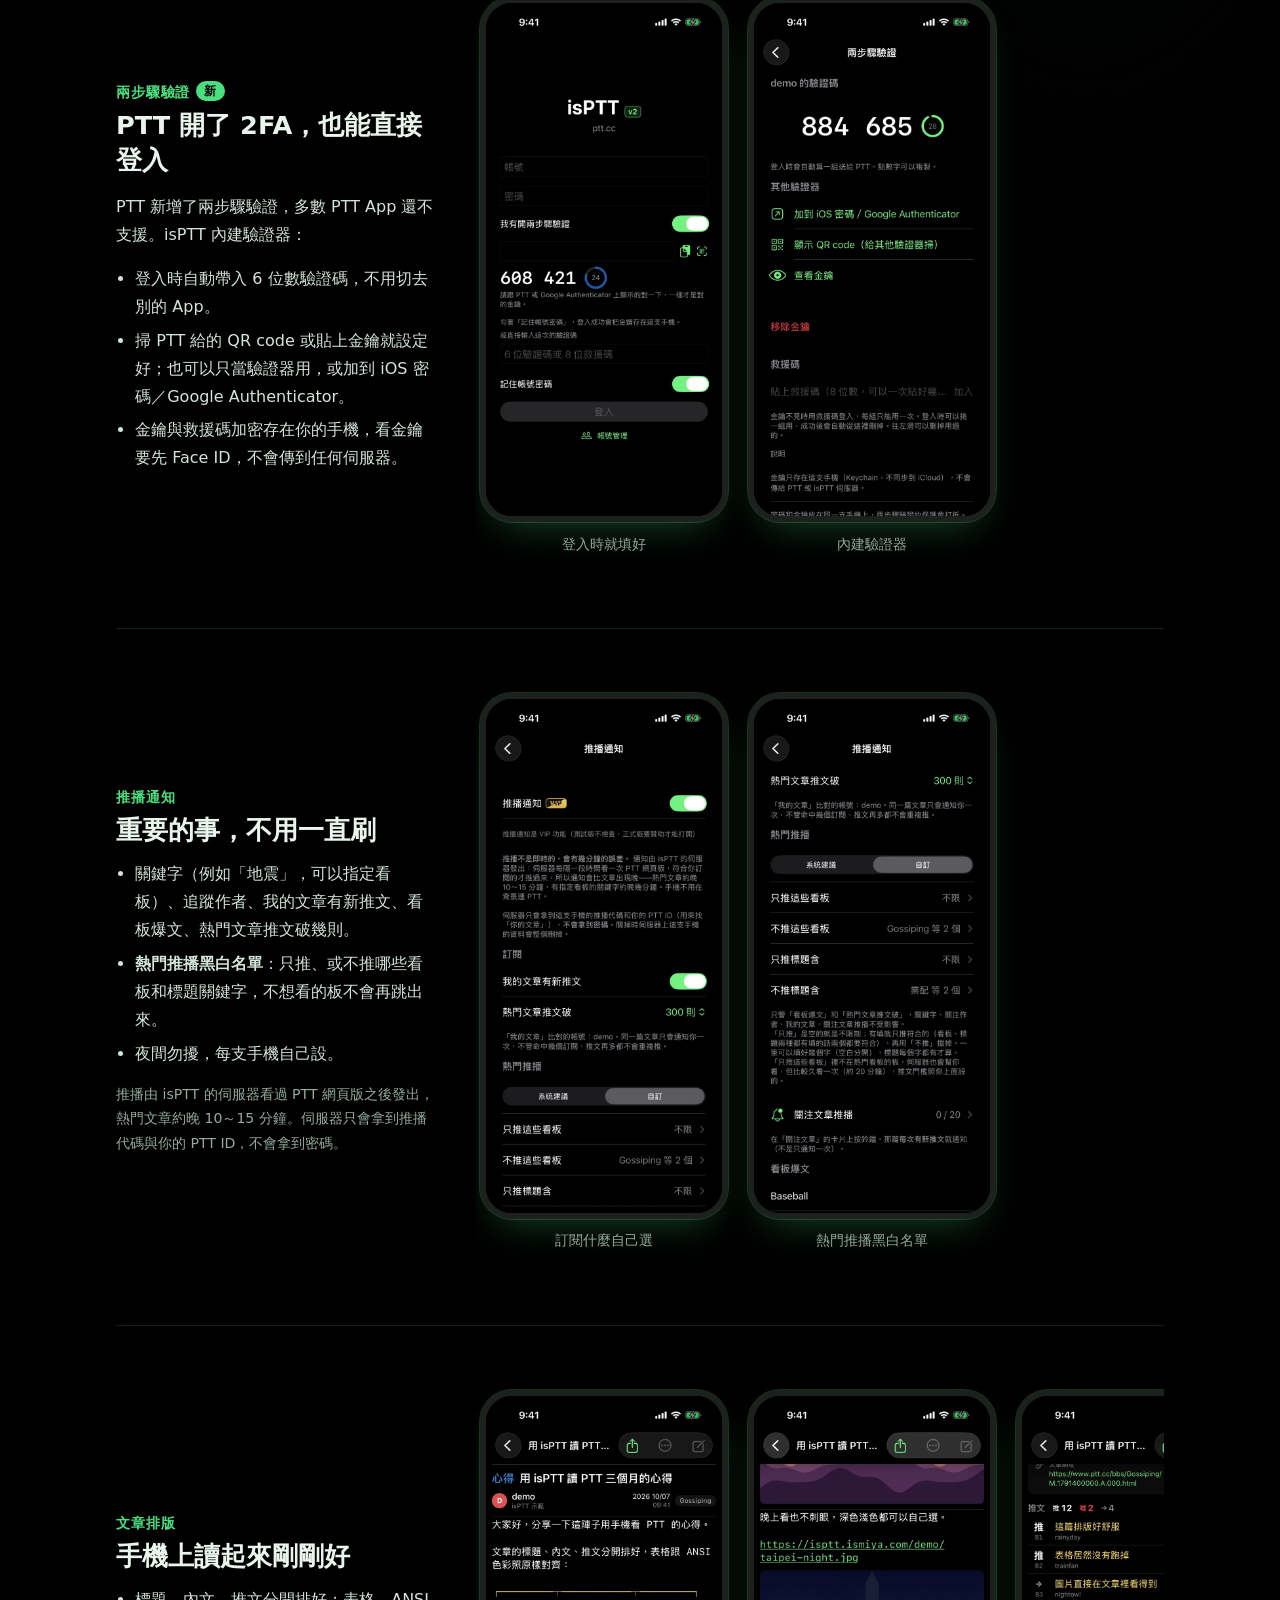
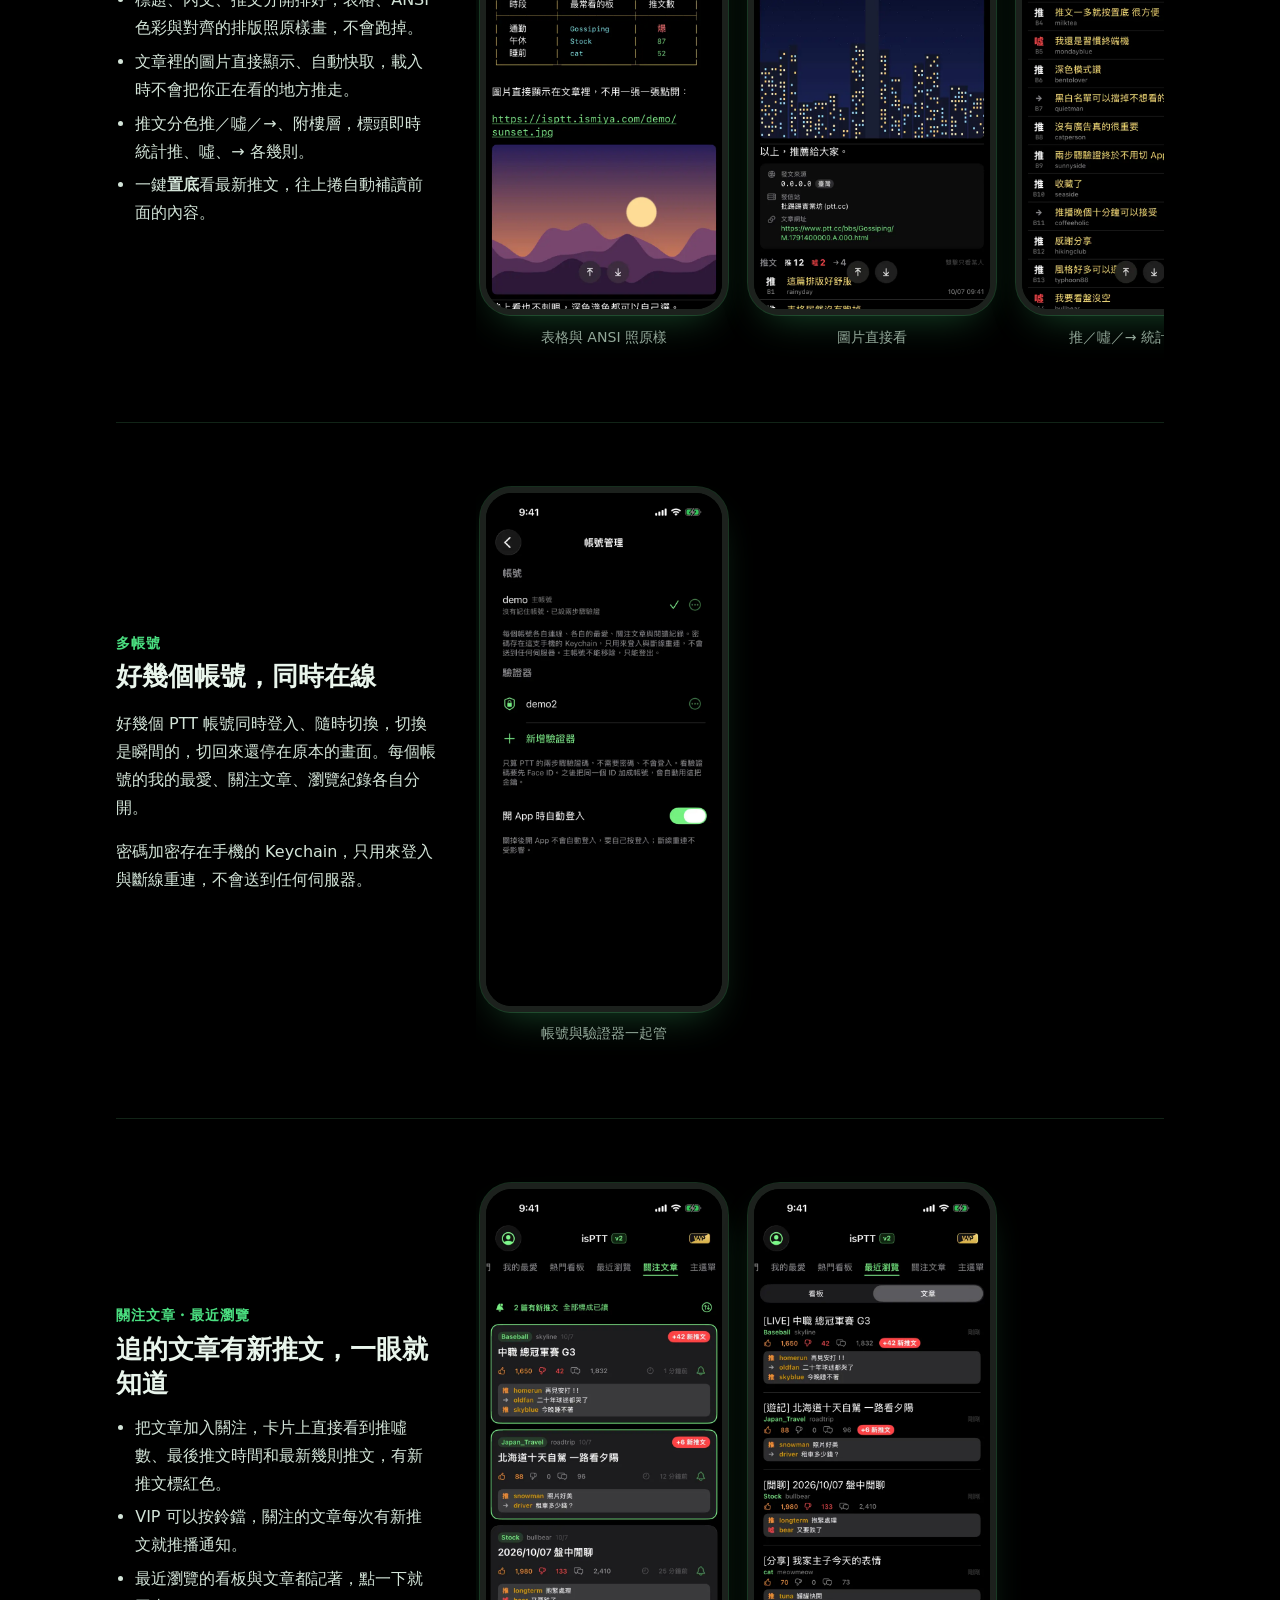
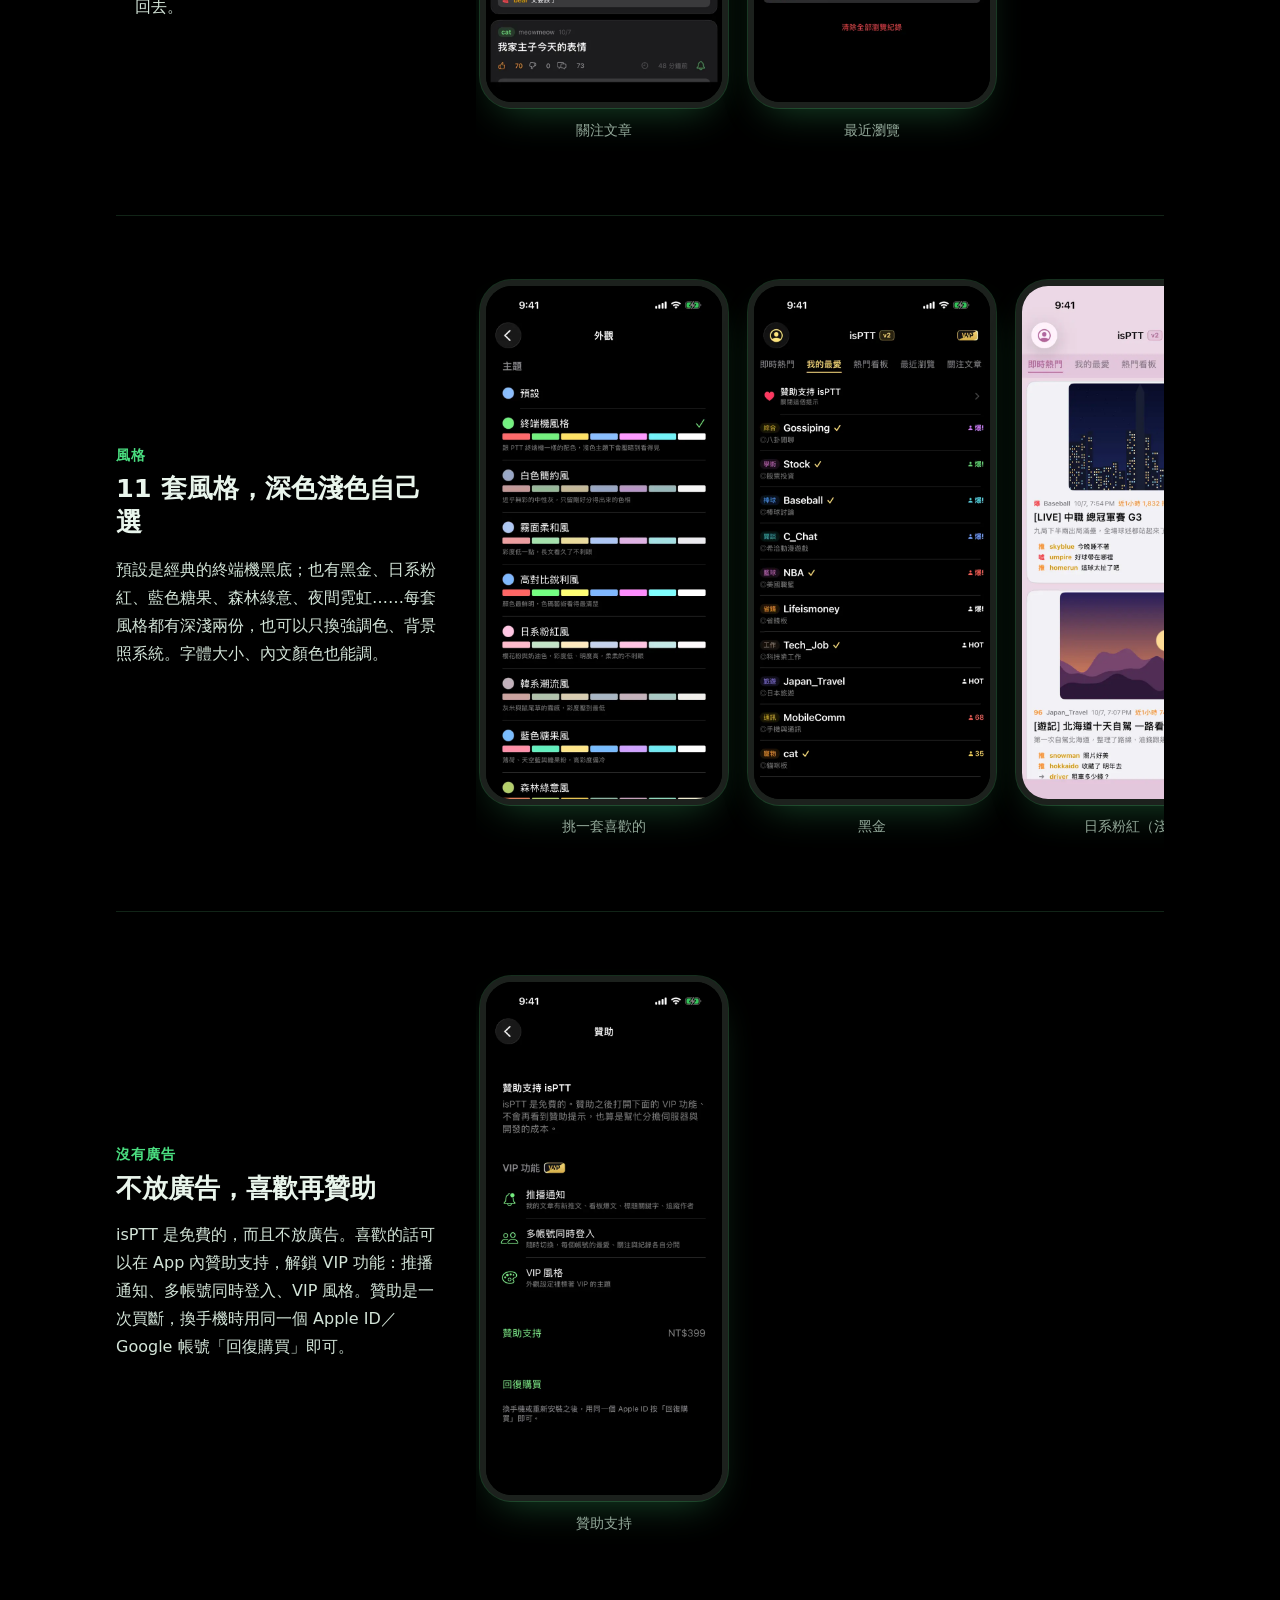
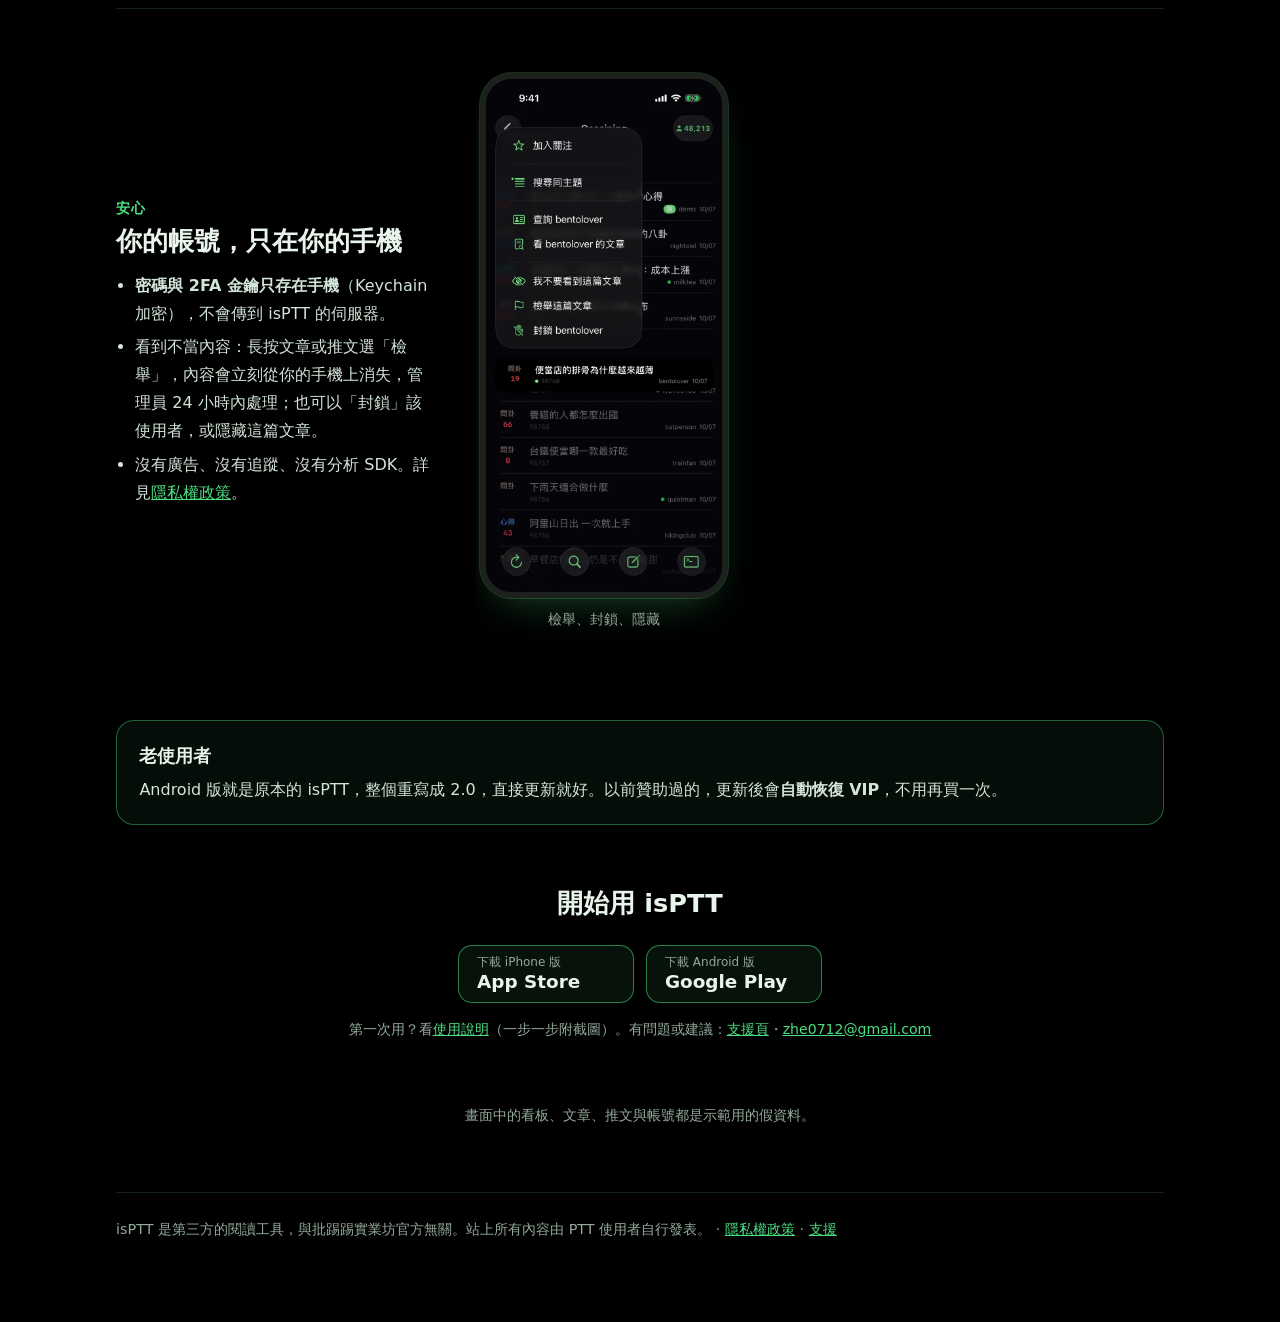
==== commit 7f2a94cc: "新增「使用說明」頁（guide.html）：一步一步附截圖 - 目錄＋十一節：第一次使用（條款、登入、記住帳號密碼）、兩步驟驗證（登入時貼金鑰或掃 QR、   帳號管理 › 兩步驟驗證、看驗證碼與加到" ====
--- a/index.html
+++ b/index.html
@@ -11,7 +11,7 @@
 <link rel="icon" href="/icon.png"><link rel="stylesheet" href="/style.css">
 </head>
 <body>
-<header class="top"><div class="wide-bar"><a class="brand" href="/"><img src="/icon.png" alt="">isPTT</a><nav><a href="#features">功能</a> <a href="/support.html">支援</a> <a href="/privacy.html">隱私權</a></nav></div></header>
+<header class="top"><div class="wide-bar"><a class="brand" href="/"><img src="/icon.png" alt="">isPTT</a><nav><a href="#features">功能</a> <a href="/guide.html">使用說明</a> <a href="/support.html">支援</a> <a href="/privacy.html">隱私權</a></nav></div></header>
 <main class="landing">
 
 <section class="hero">
@@ -24,6 +24,7 @@
 <a class="store" href="#"><span class="store-small">下載 Android 版</span>Google Play</a>
 </div>
 <p class="hero-note">內建兩步驟驗證・推播通知・多帳號・11 套風格</p>
+<p class="hero-note"><a href="/guide.html">使用說明 →</a></p>
 </section>
 
 <div class="hero-shots" tabindex="0" role="region" aria-label="App 畫面">
@@ -179,7 +180,7 @@
 <a class="store" href="#"><span class="store-small">下載 iPhone 版</span>App Store</a>
 <a class="store" href="#"><span class="store-small">下載 Android 版</span>Google Play</a>
 </div>
-<p class="fine">有問題或建議：<a href="/support.html">支援頁</a>・<a href="mailto:zhe0712@gmail.com">zhe0712@gmail.com</a></p>
+<p class="fine">第一次用？看<a href="/guide.html">使用說明</a>（一步一步附截圖）。有問題或建議：<a href="/support.html">支援頁</a>・<a href="mailto:zhe0712@gmail.com">zhe0712@gmail.com</a></p>
 </section>
 
 <p class="fine shots-note">畫面中的看板、文章、推文與帳號都是示範用的假資料。</p>
--- a/style.css
+++ b/style.css
@@ -77,3 +77,48 @@
   .top nav a{font-size:.88rem}
   .top div{gap:.8rem}
 }
+
+/* 使用說明（guide.html） */
+main.guide{max-width:60rem}
+.top nav a[aria-current="page"]{color:var(--fg)}
+.toc{background:var(--card);border:1px solid var(--line);border-radius:14px;padding:12px 16px 14px;margin:1.5rem 0 1rem}
+.toc-title{margin:0 0 .4rem;font-weight:700;color:var(--accent);font-size:.9rem;letter-spacing:.06em}
+.toc ol{margin:0;padding-left:1.6rem;columns:2;column-gap:1.5rem}
+.toc li{margin:.15rem 0;break-inside:avoid}
+.toc a{text-decoration:none}
+.toc a:hover,.toc a:focus-visible{text-decoration:underline}
+.gsec{padding-top:2.2rem;margin-top:2.2rem;border-top:1px solid var(--line);scroll-margin-top:64px}
+.gsec>.kicker{display:inline-flex;align-items:center;justify-content:center;width:1.9rem;height:1.9rem;border-radius:999px;
+  background:var(--accent);color:#000;font-size:.95rem;letter-spacing:0}
+.gsec>h2{border:0;padding:0;margin:.5rem 0 .6rem;font-size:1.5rem;line-height:1.35}
+.vip{display:inline-block;font-size:.72rem;font-weight:800;color:#1a1300;background:linear-gradient(135deg,#f5d77a,#c9a227);
+  border-radius:6px;padding:0 .4rem;vertical-align:4px;letter-spacing:.04em}
+.steps{list-style:none;counter-reset:step;padding:0;margin:1.2rem 0 0}
+.step{counter-increment:step;display:grid;grid-template-columns:minmax(0,1fr);gap:1rem;padding:1.4rem 0;border-top:1px dashed var(--line);scroll-margin-top:64px}
+.step:first-child{border-top:0;padding-top:.4rem}
+.step h3{margin:0 0 .4rem;font-size:1.12rem;line-height:1.45;display:flex;gap:.55rem;align-items:baseline}
+.step h3::before{content:counter(step);flex:0 0 auto;min-width:1.45rem;height:1.45rem;border-radius:999px;border:1px solid rgba(74,222,128,.55);
+  color:var(--accent);font-size:.8rem;display:inline-flex;align-items:center;justify-content:center;transform:translateY(-1px)}
+.step p{margin:.45rem 0}
+.step ul,.step ol.sub{padding-left:1.25rem;margin:.45rem 0}
+.step li{margin:.3rem 0}
+.ui{display:inline-block;padding:0 .38em;margin:0 .12em;border-radius:6px;border:1px solid rgba(74,222,128,.32);
+  background:rgba(74,222,128,.08);color:var(--fg);font-weight:600;font-size:.94em;line-height:1.5;white-space:nowrap}
+.themes{color:var(--fg);font-size:.95rem}
+.step-shots{display:flex;gap:1rem;justify-content:center}
+.step-shots.many{justify-content:flex-start;overflow-x:auto;scroll-snap-type:x mandatory;margin:0 -1.25rem;padding:.25rem 1.25rem .75rem;
+  scroll-padding:0 1.25rem;-webkit-overflow-scrolling:touch;scrollbar-width:thin;scrollbar-color:#2b3a2f transparent}
+.step-shots.many:focus-visible{outline:2px solid var(--accent);outline-offset:-2px}
+.step-shots .phone{width:13rem}
+.guide .shots-note{margin-top:3rem}
+@media (max-width:30rem){
+  .ui{white-space:normal}
+  .gsec>h2{font-size:1.3rem}
+}
+@media (min-width:46rem){
+  .step{grid-template-columns:minmax(0,1fr) auto;gap:2rem;align-items:start}
+  .step.text-only{grid-template-columns:minmax(0,1fr)}
+  .step-text{max-width:34rem}
+  .step-shots.many{margin:0;padding:.25rem .25rem .75rem;max-width:29rem}
+  .step-shots .phone{width:13.5rem}
+}
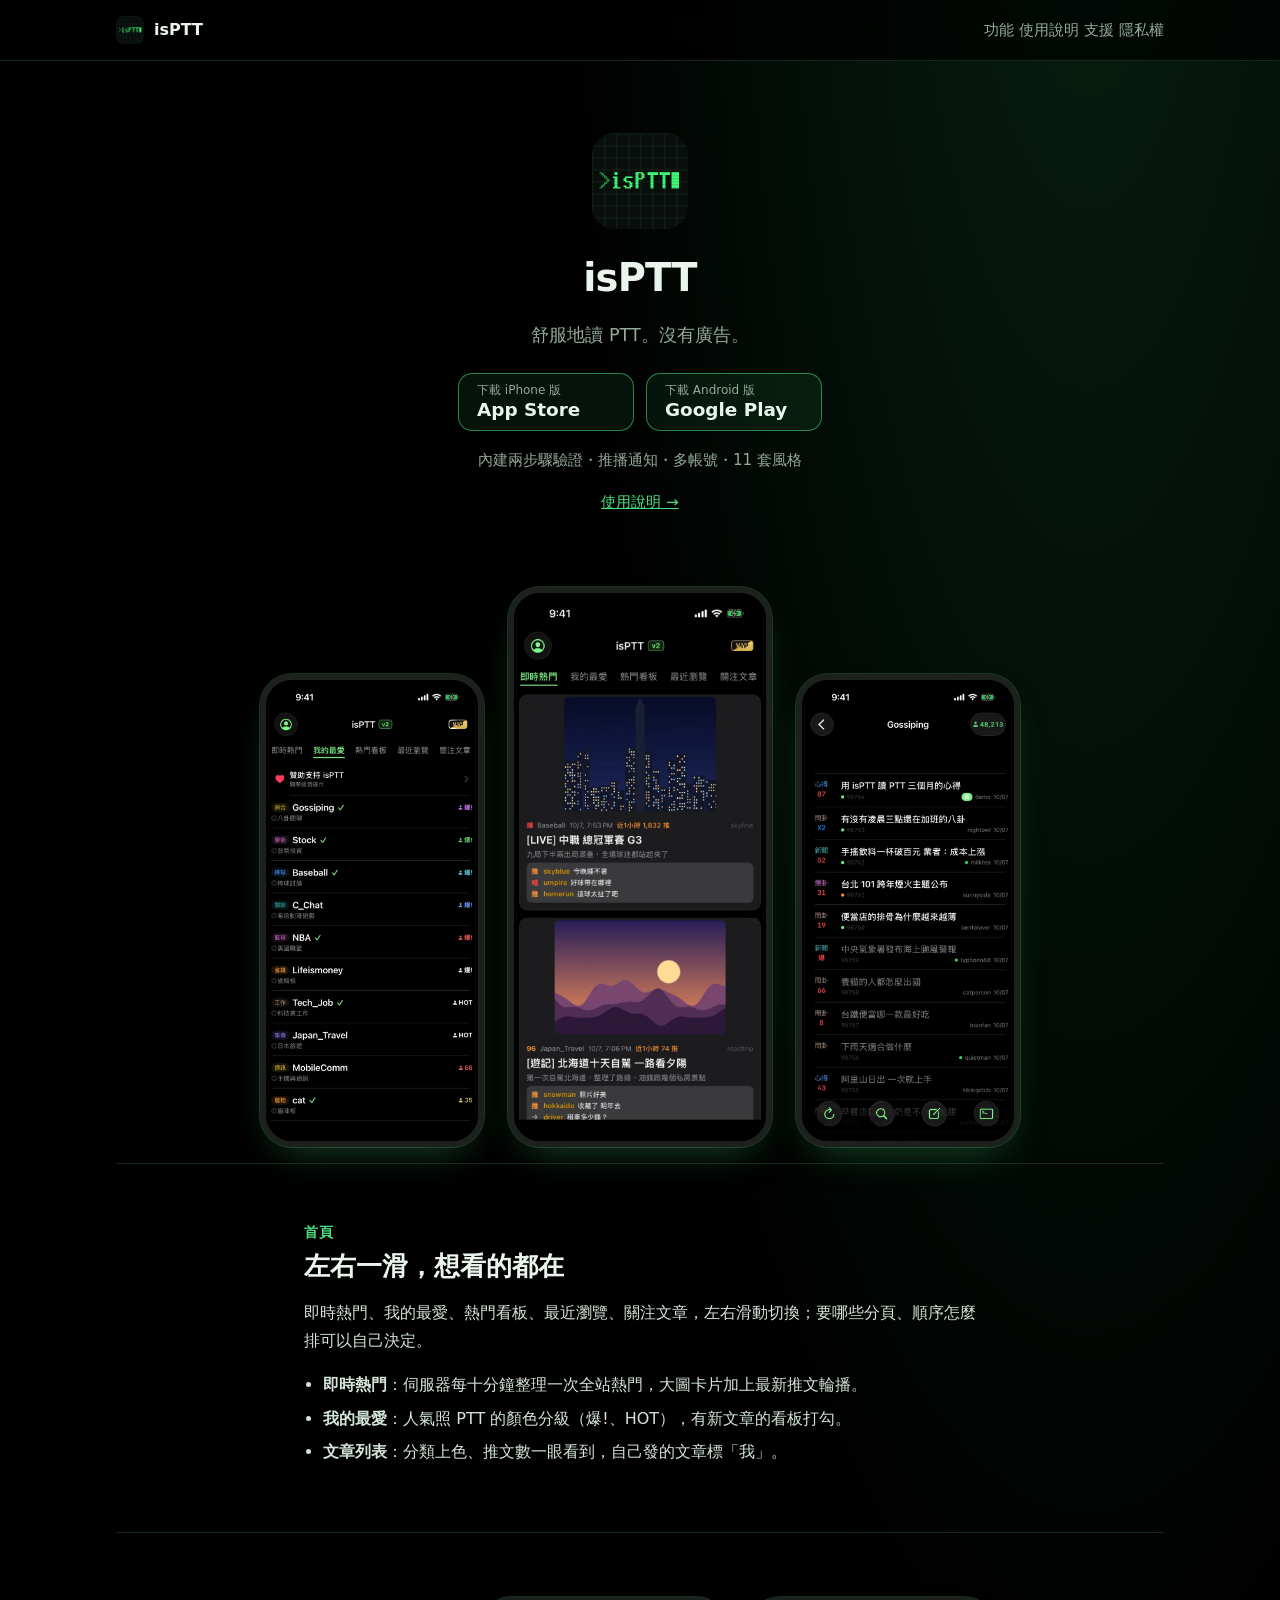
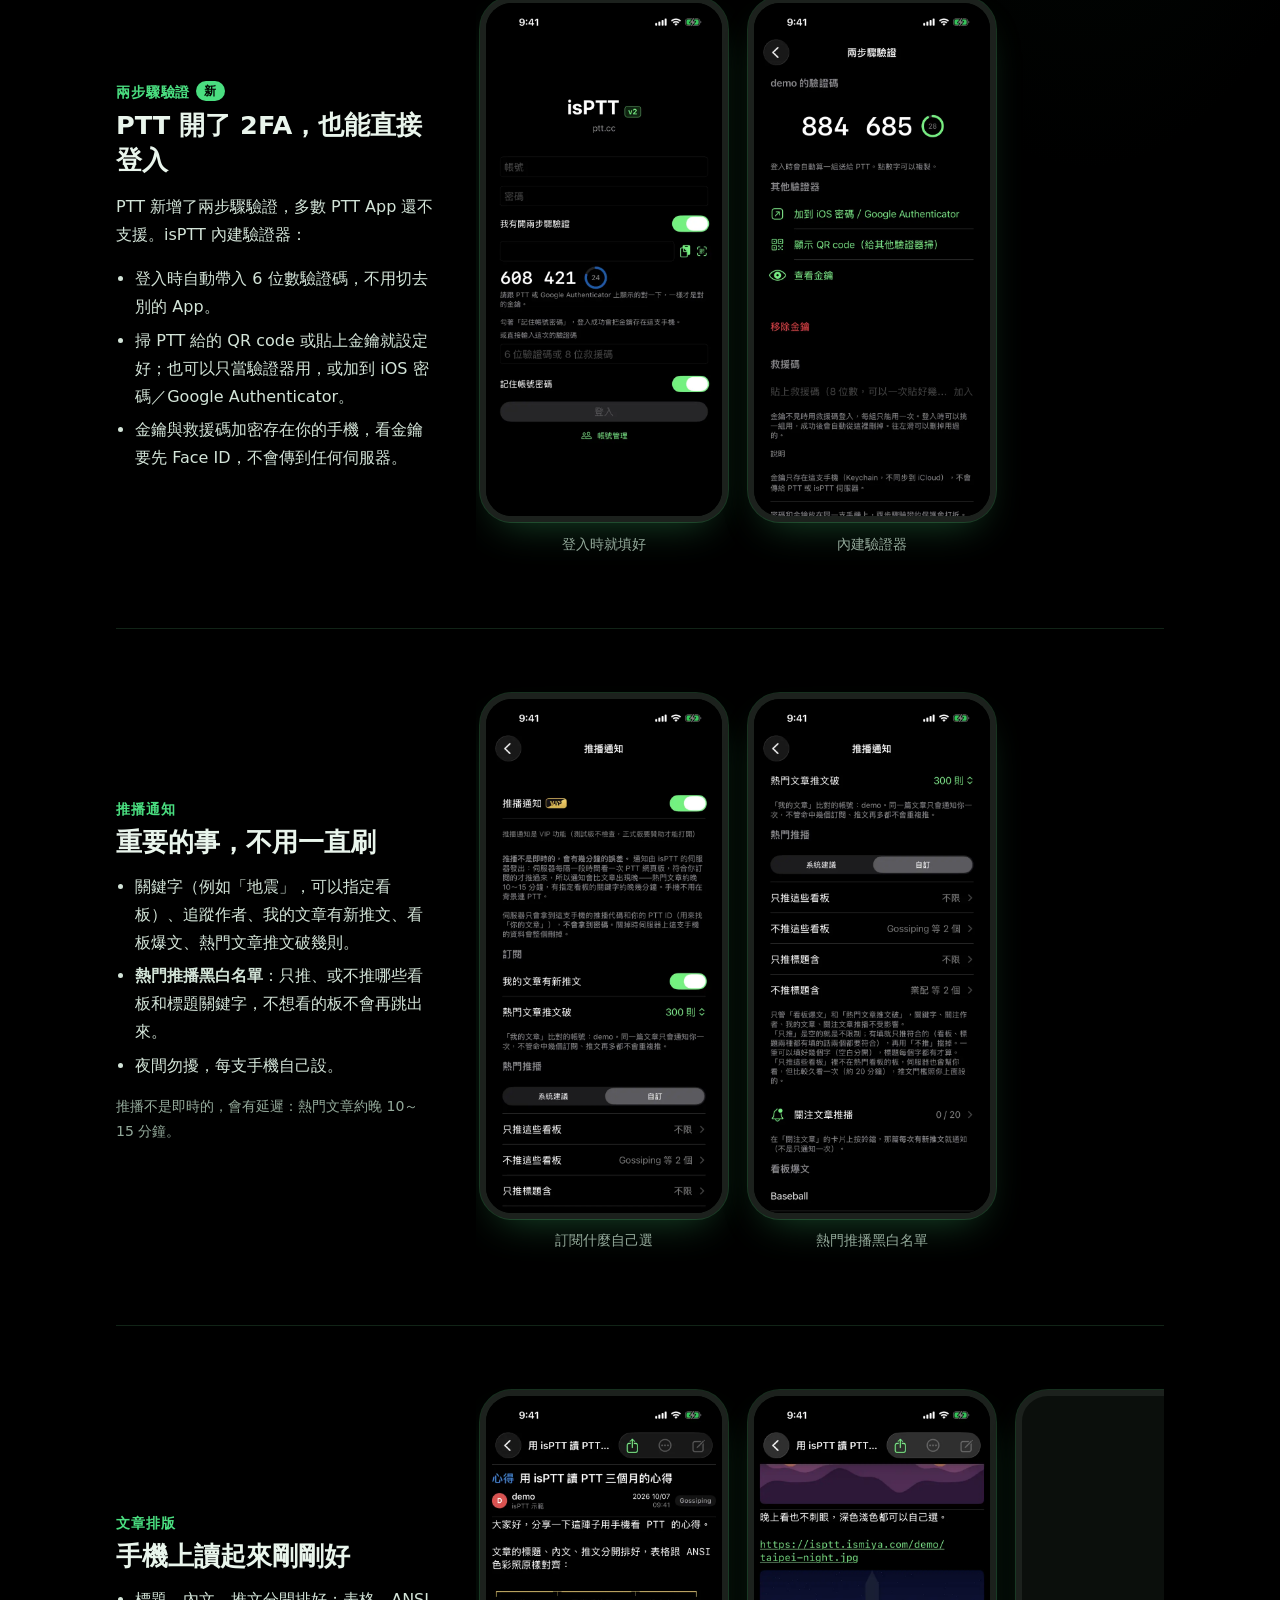
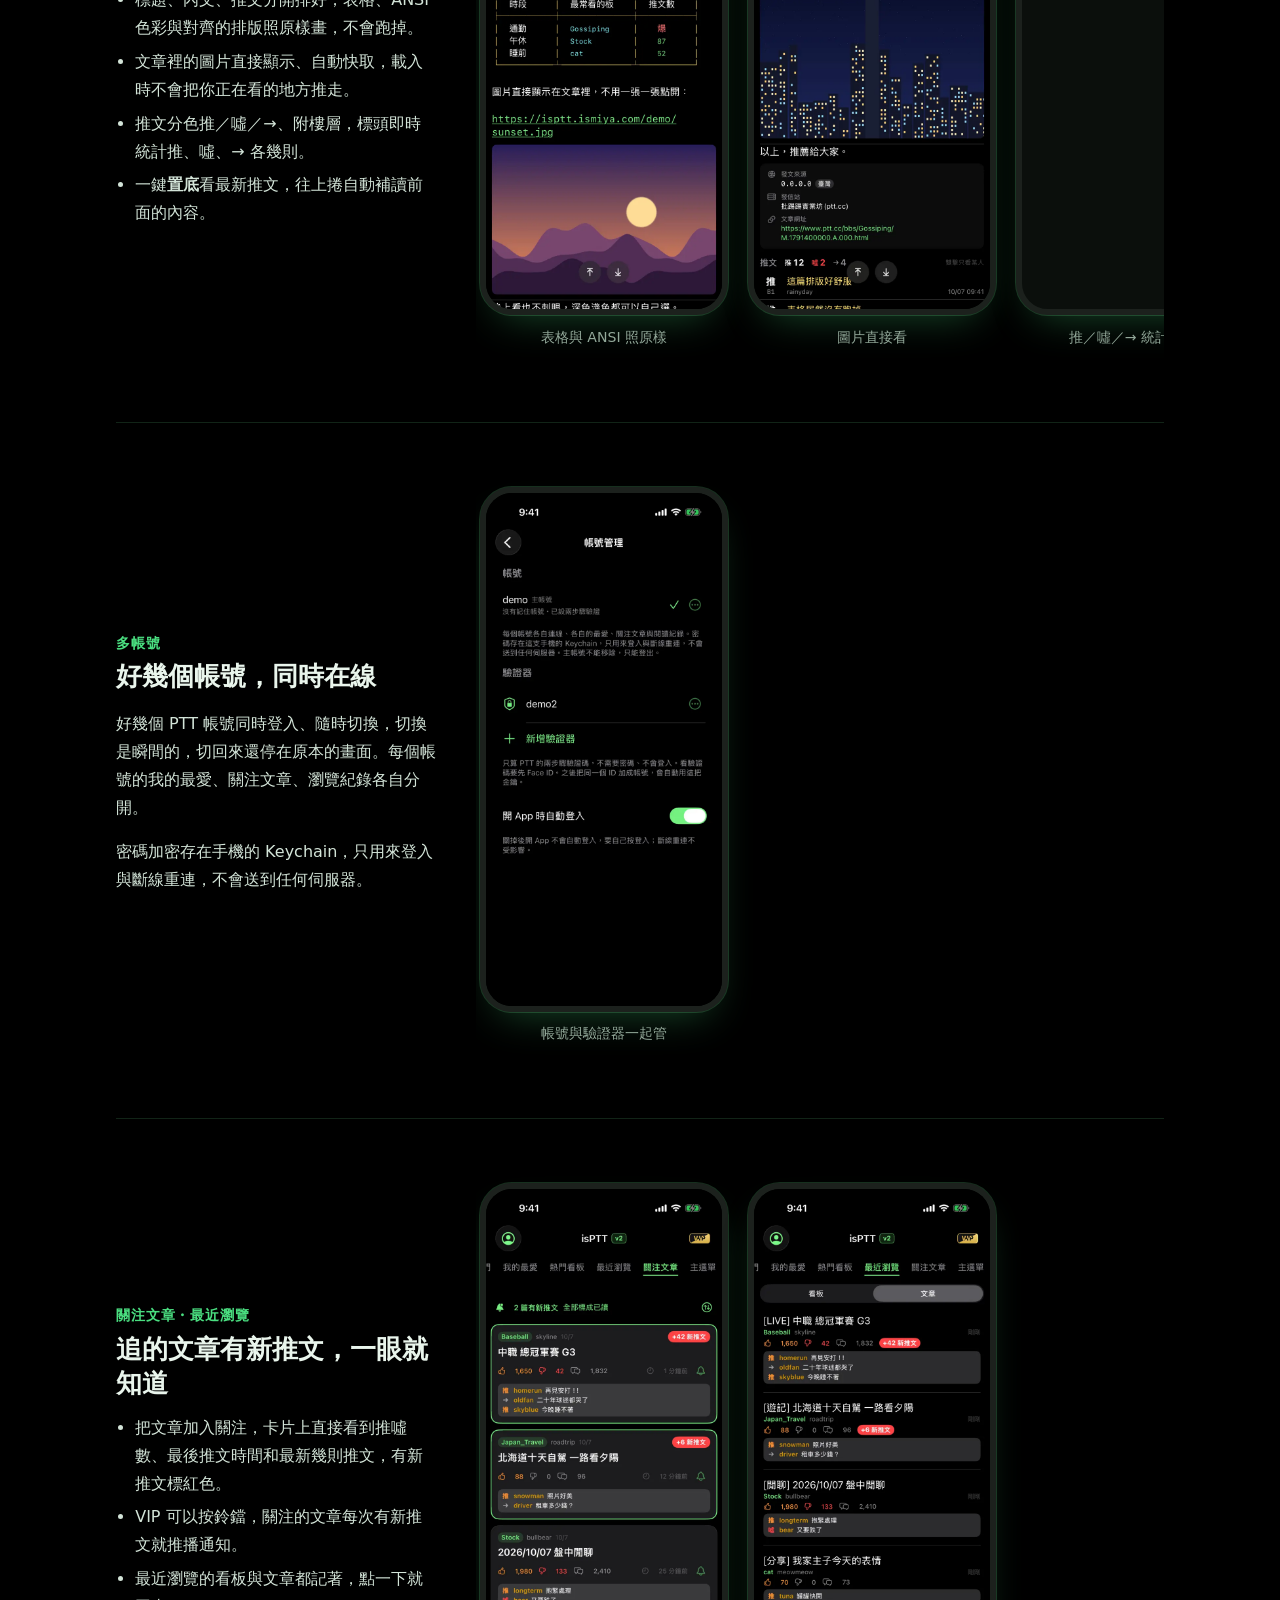
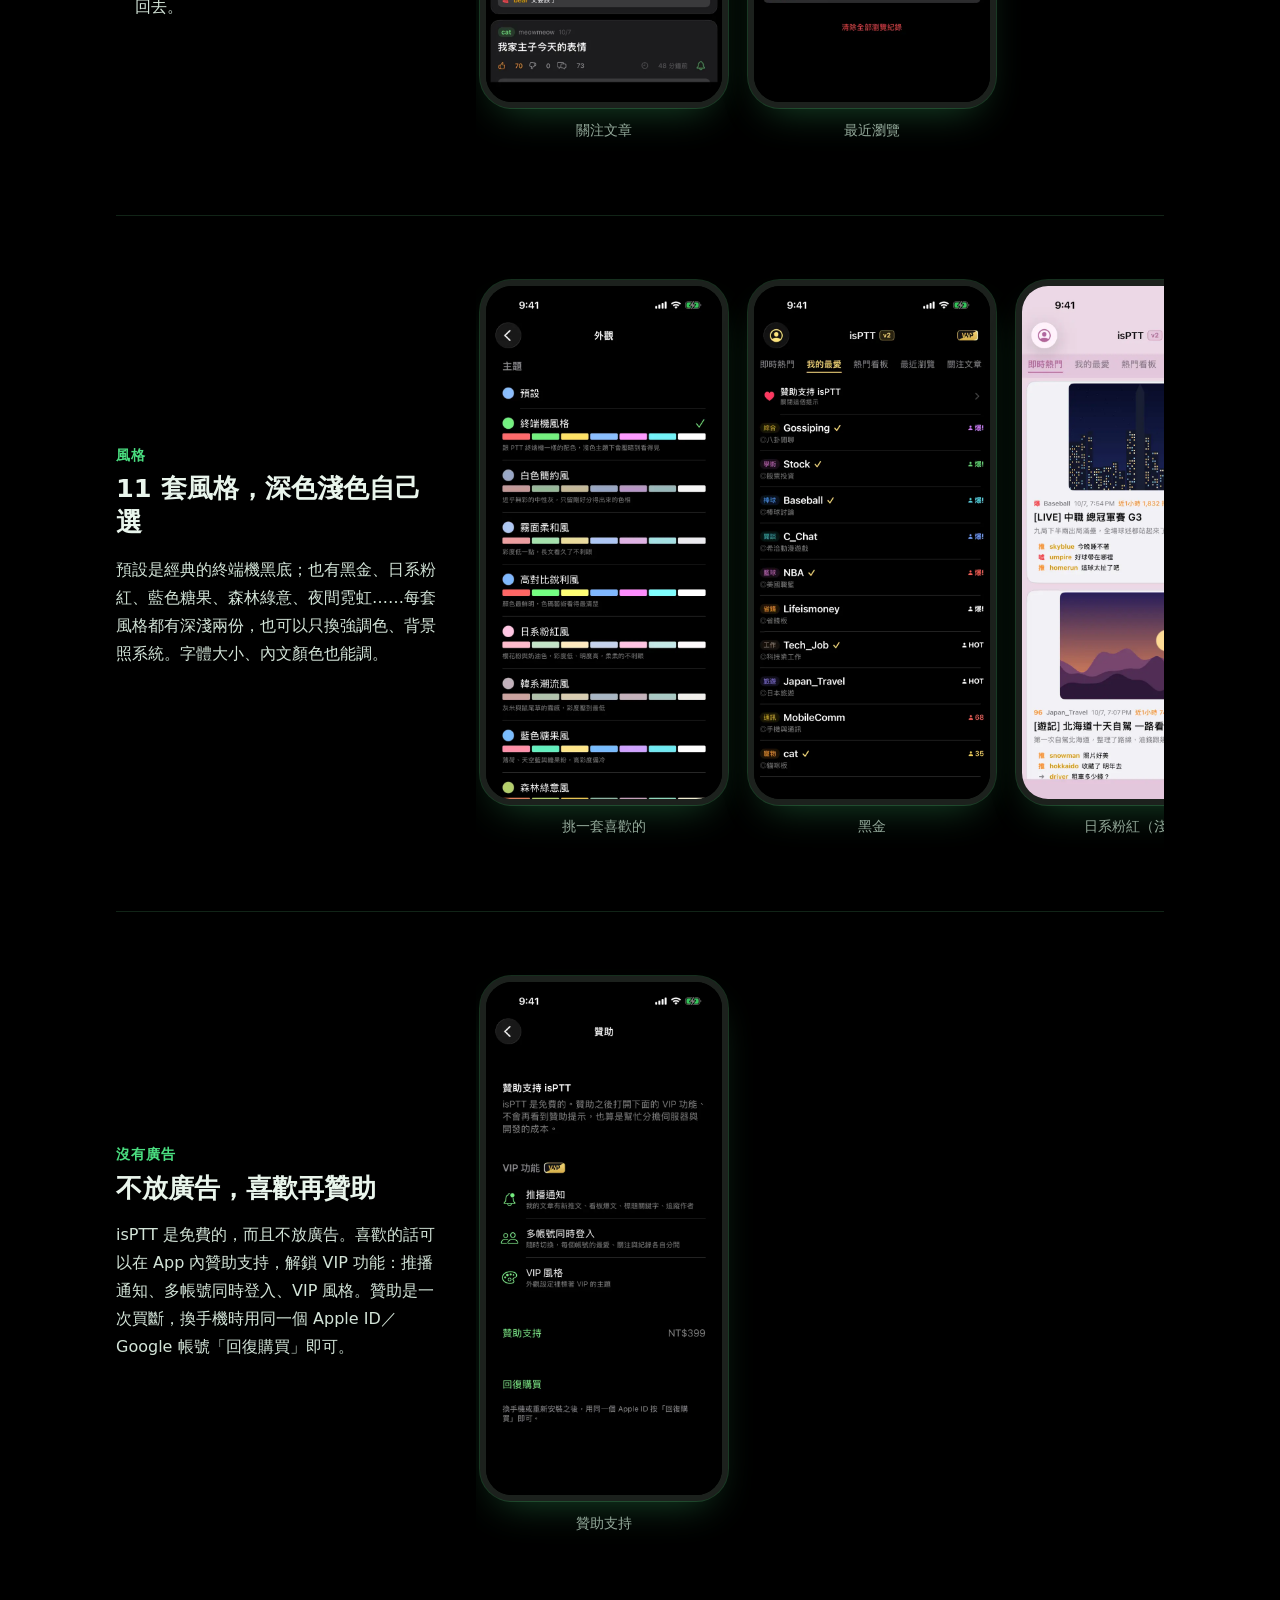
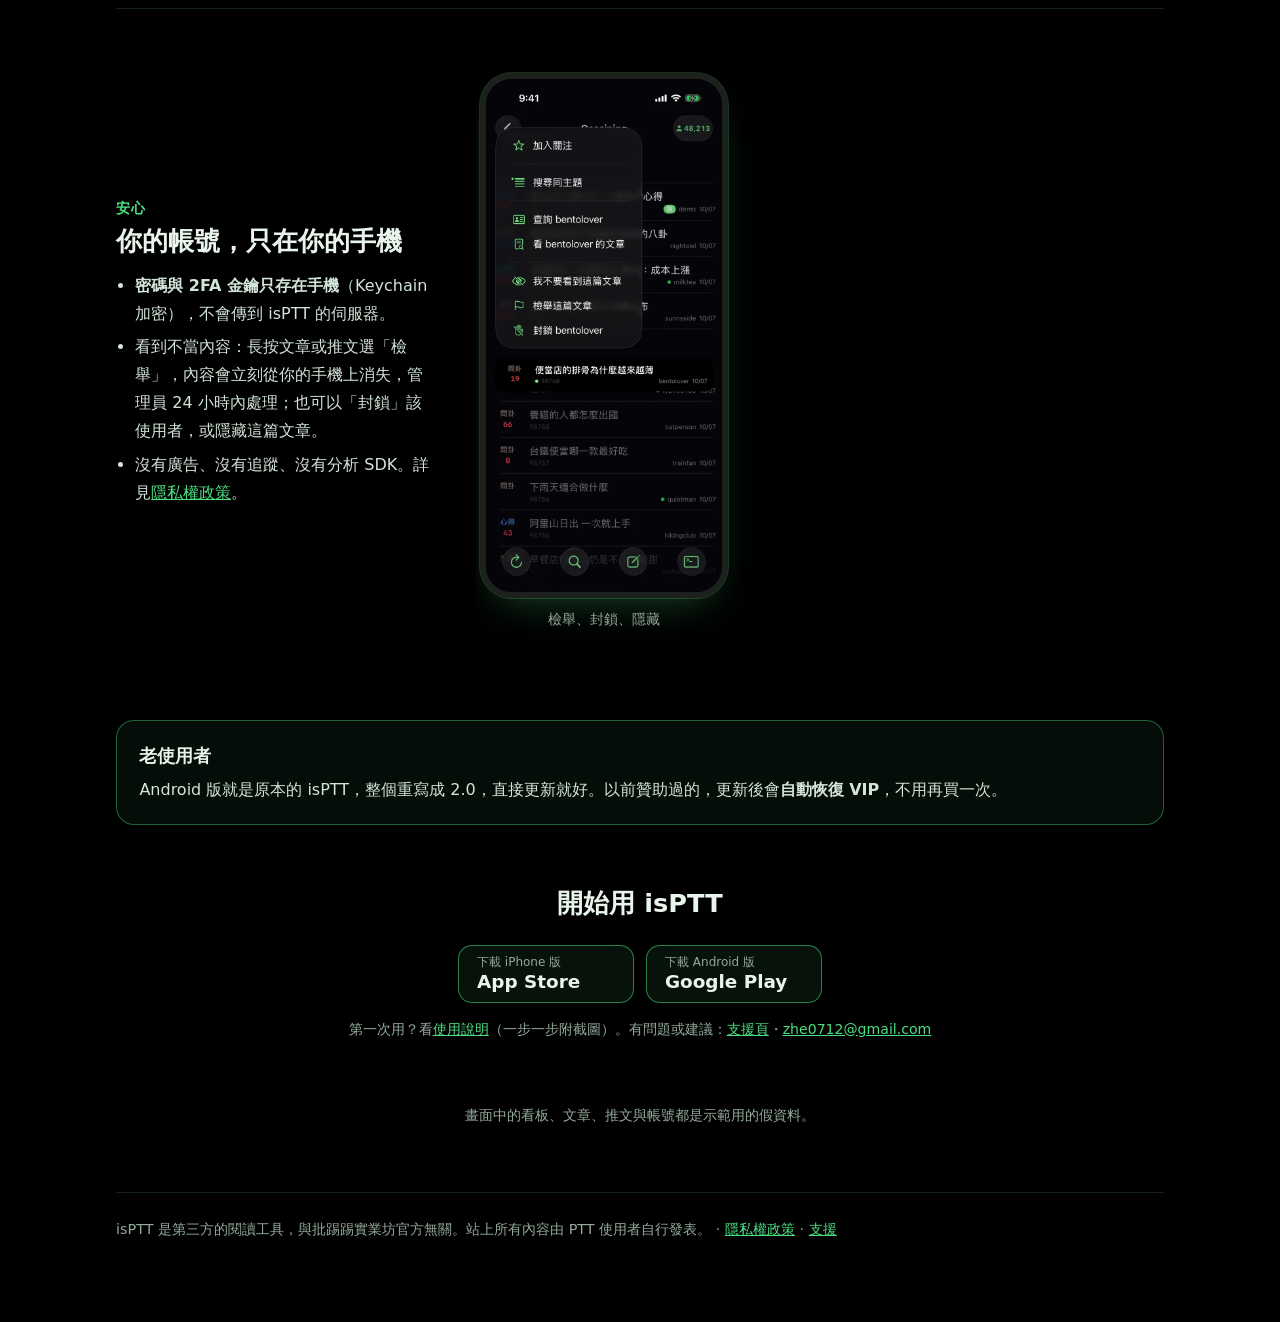
==== commit 1699bfdb: "推播說明只講非即時、會延遲 Co-Authored-By: Claude Opus 5.5 (1M context) <noreply@anthropic.com>" ====
--- a/index.html
+++ b/index.html
@@ -72,7 +72,7 @@
 <li><strong>熱門推播黑白名單</strong>：只推、或不推哪些看板和標題關鍵字，不想看的板不會再跳出來。</li>
 <li>夜間勿擾，每支手機自己設。</li>
 </ul>
-<p class="fine">推播由 isPTT 的伺服器看過 PTT 網頁版之後發出，熱門文章約晚 10～15 分鐘。伺服器只會拿到推播代碼與你的 PTT ID，不會拿到密碼。</p>
+<p class="fine">推播不是即時的，會有延遲：熱門文章約晚 10～15 分鐘。</p>
 </div>
 <div class="shots" tabindex="0" role="region" aria-label="截圖（可左右捲動）">
 <figure class="phone"><img src="/screens/push-settings.webp" width="720" height="1566" loading="lazy" decoding="async" alt="推播通知設定：開關、我的文章有新推文、熱門文章推文破 300 則"><figcaption>訂閱什麼自己選</figcaption></figure>
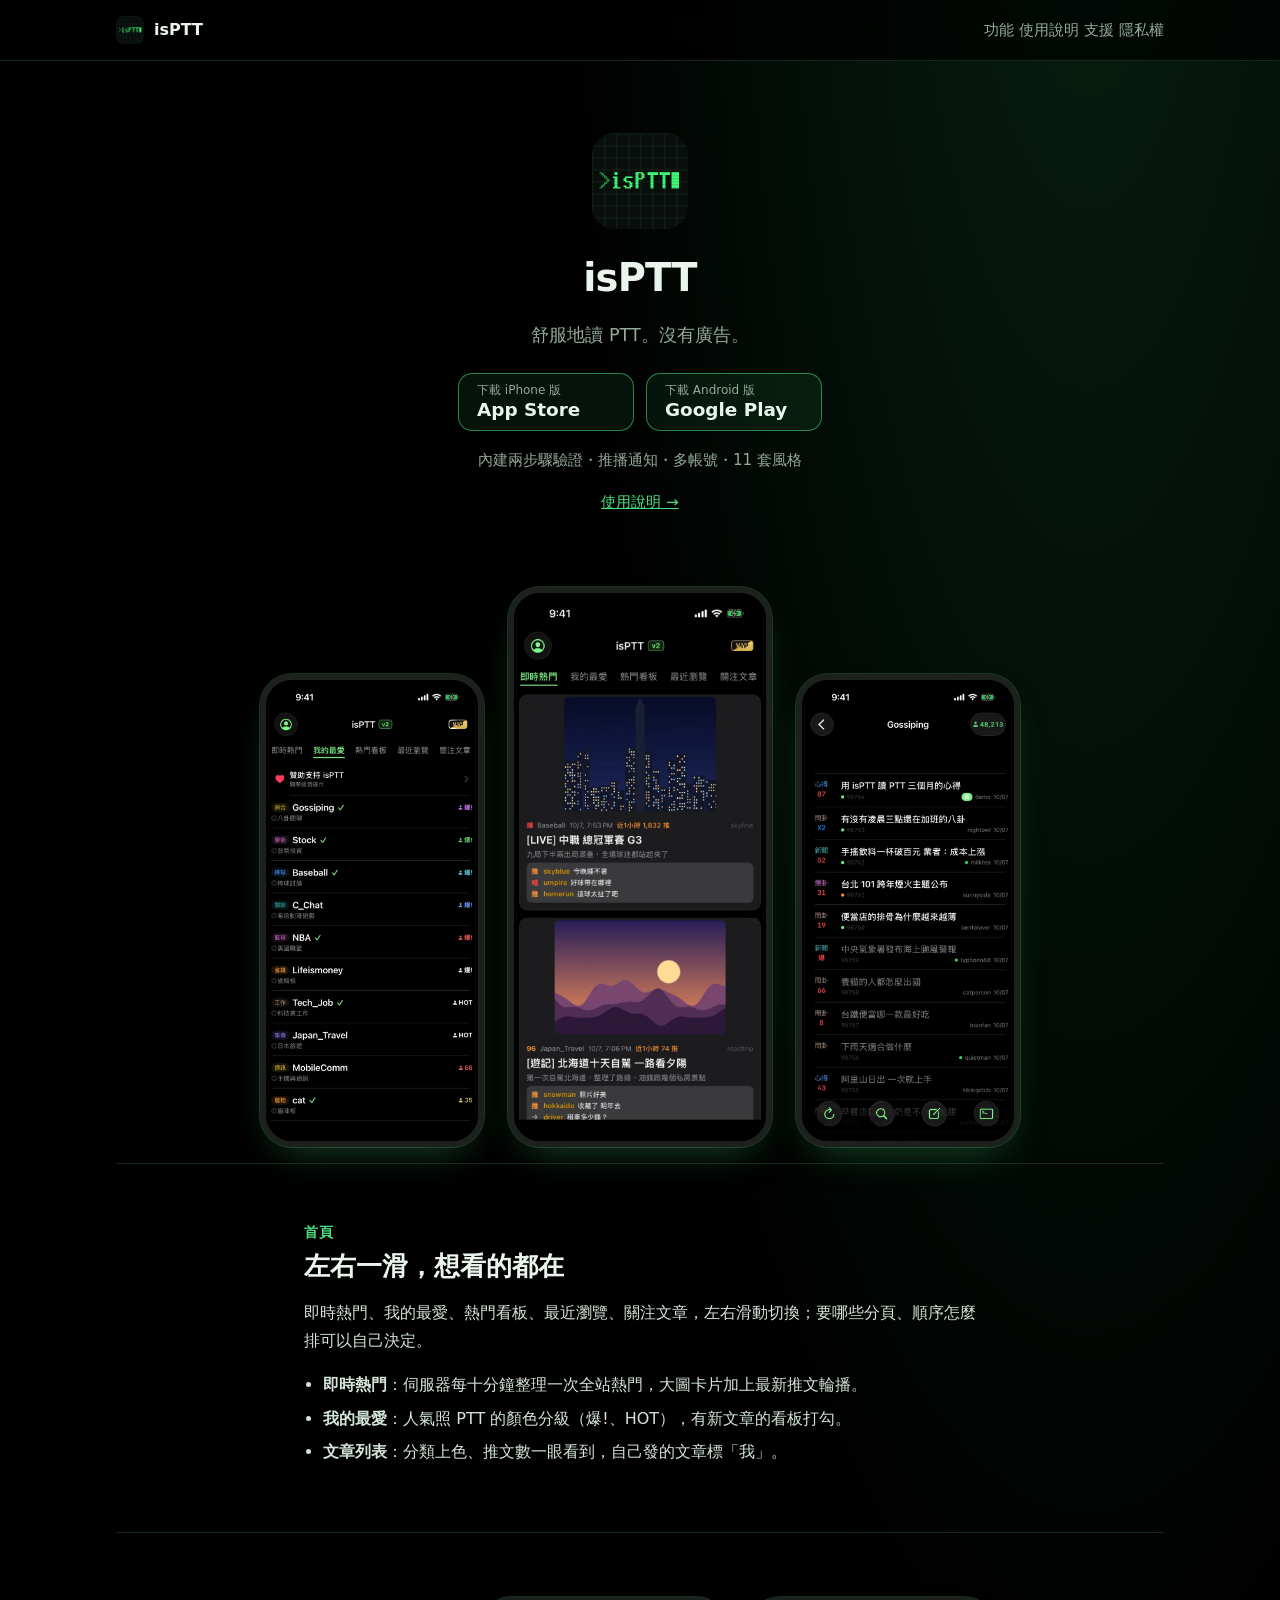
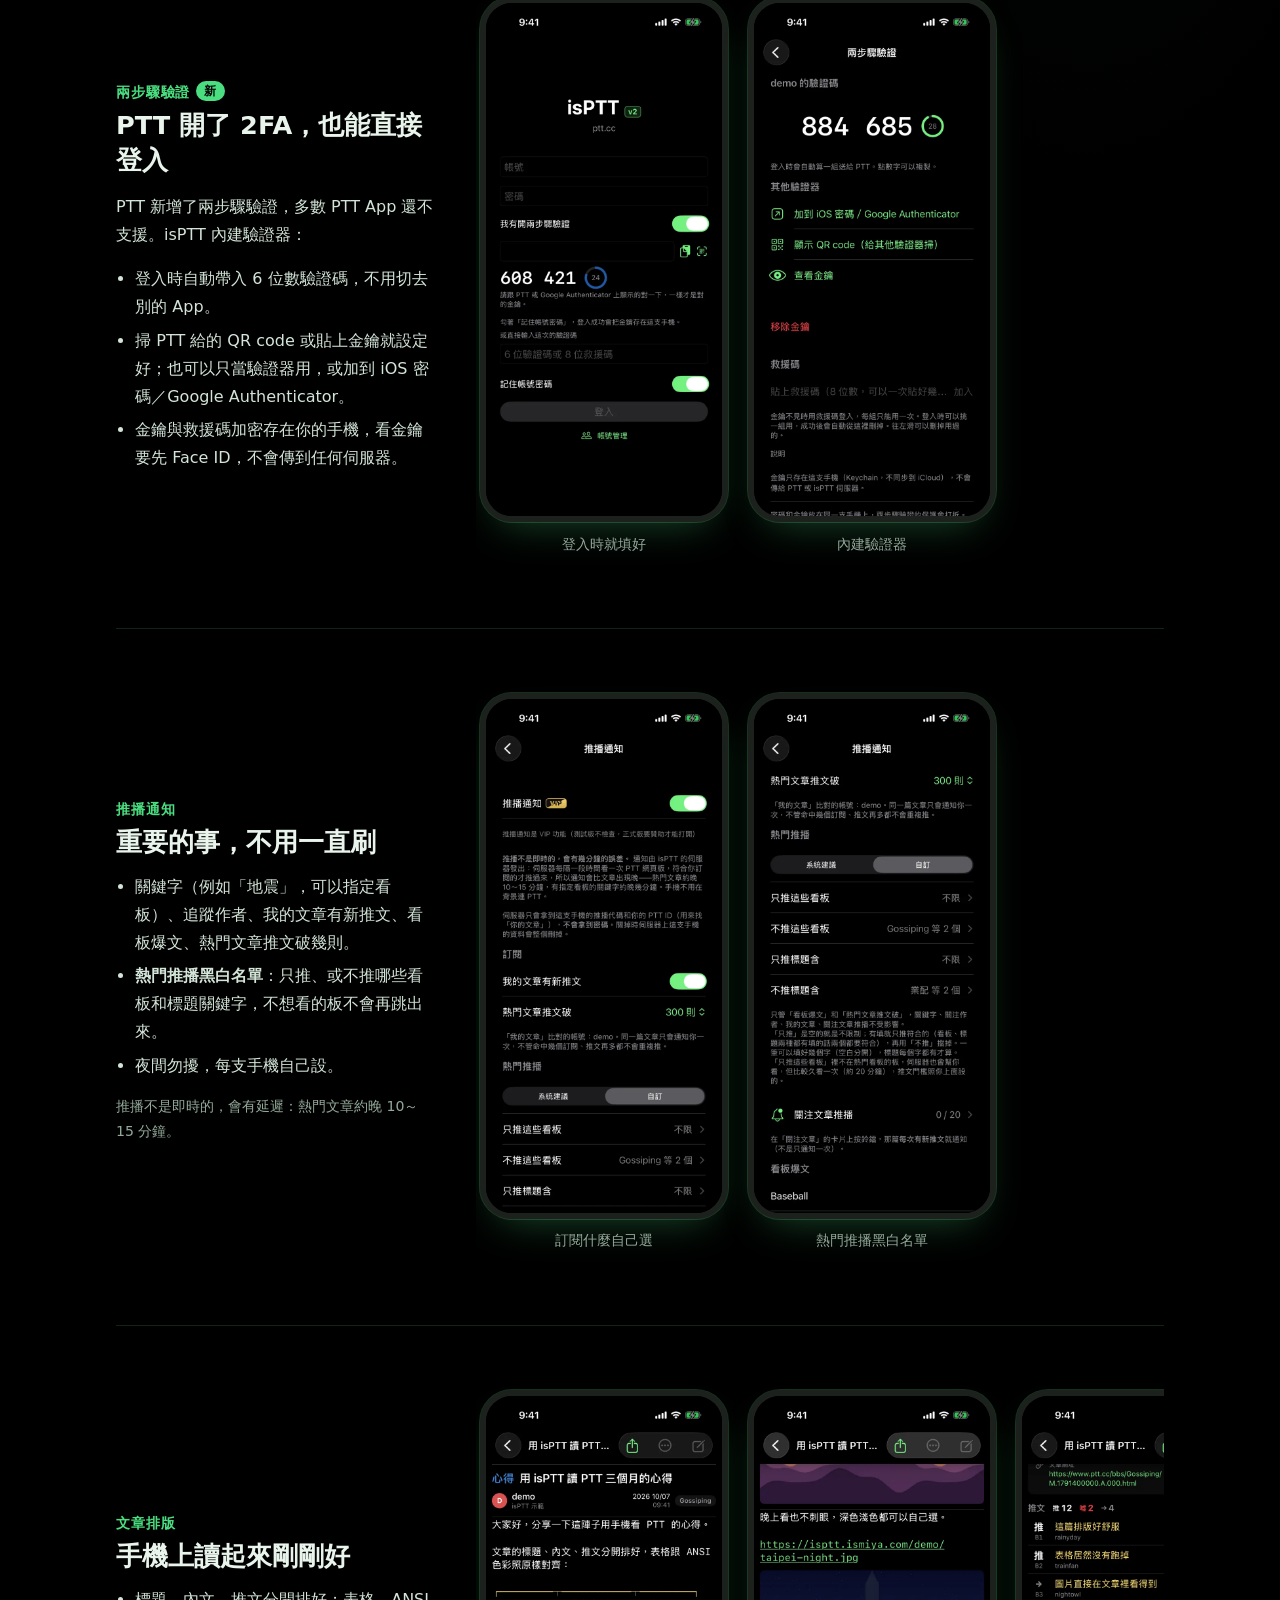
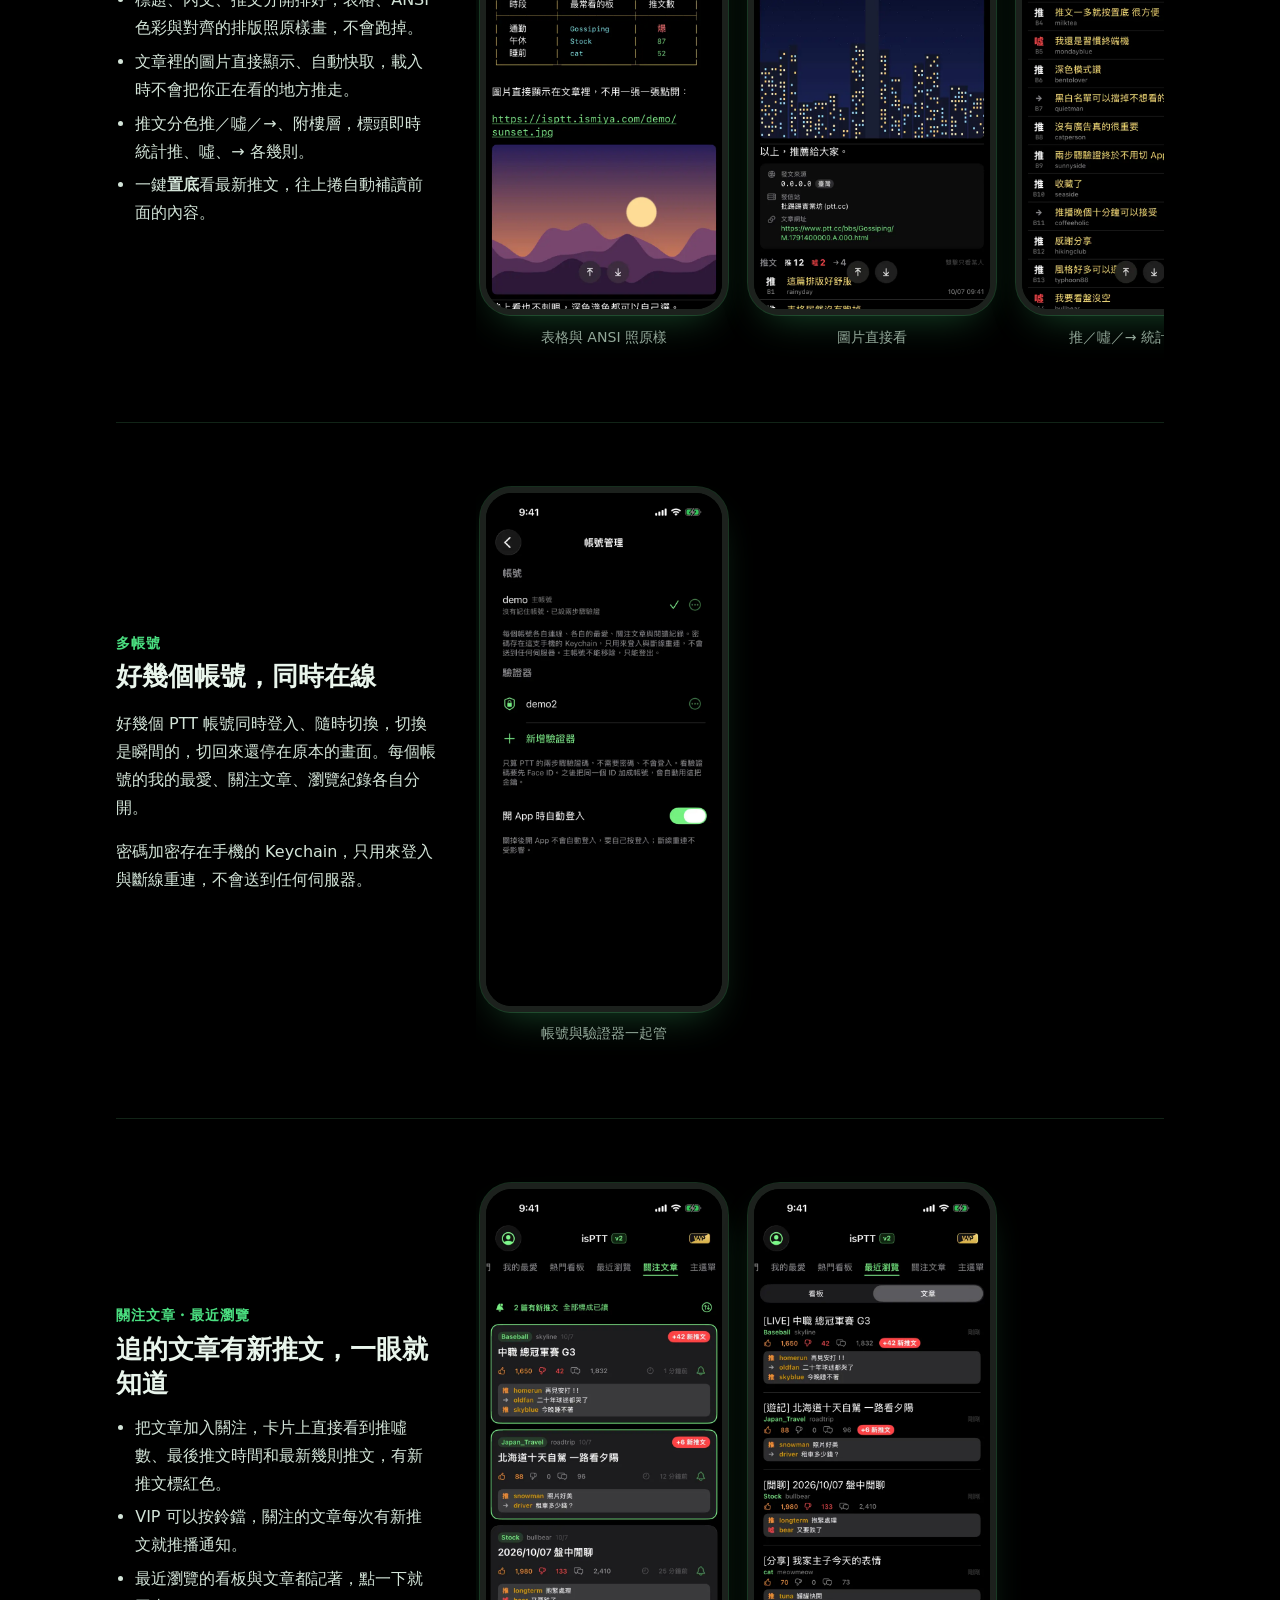
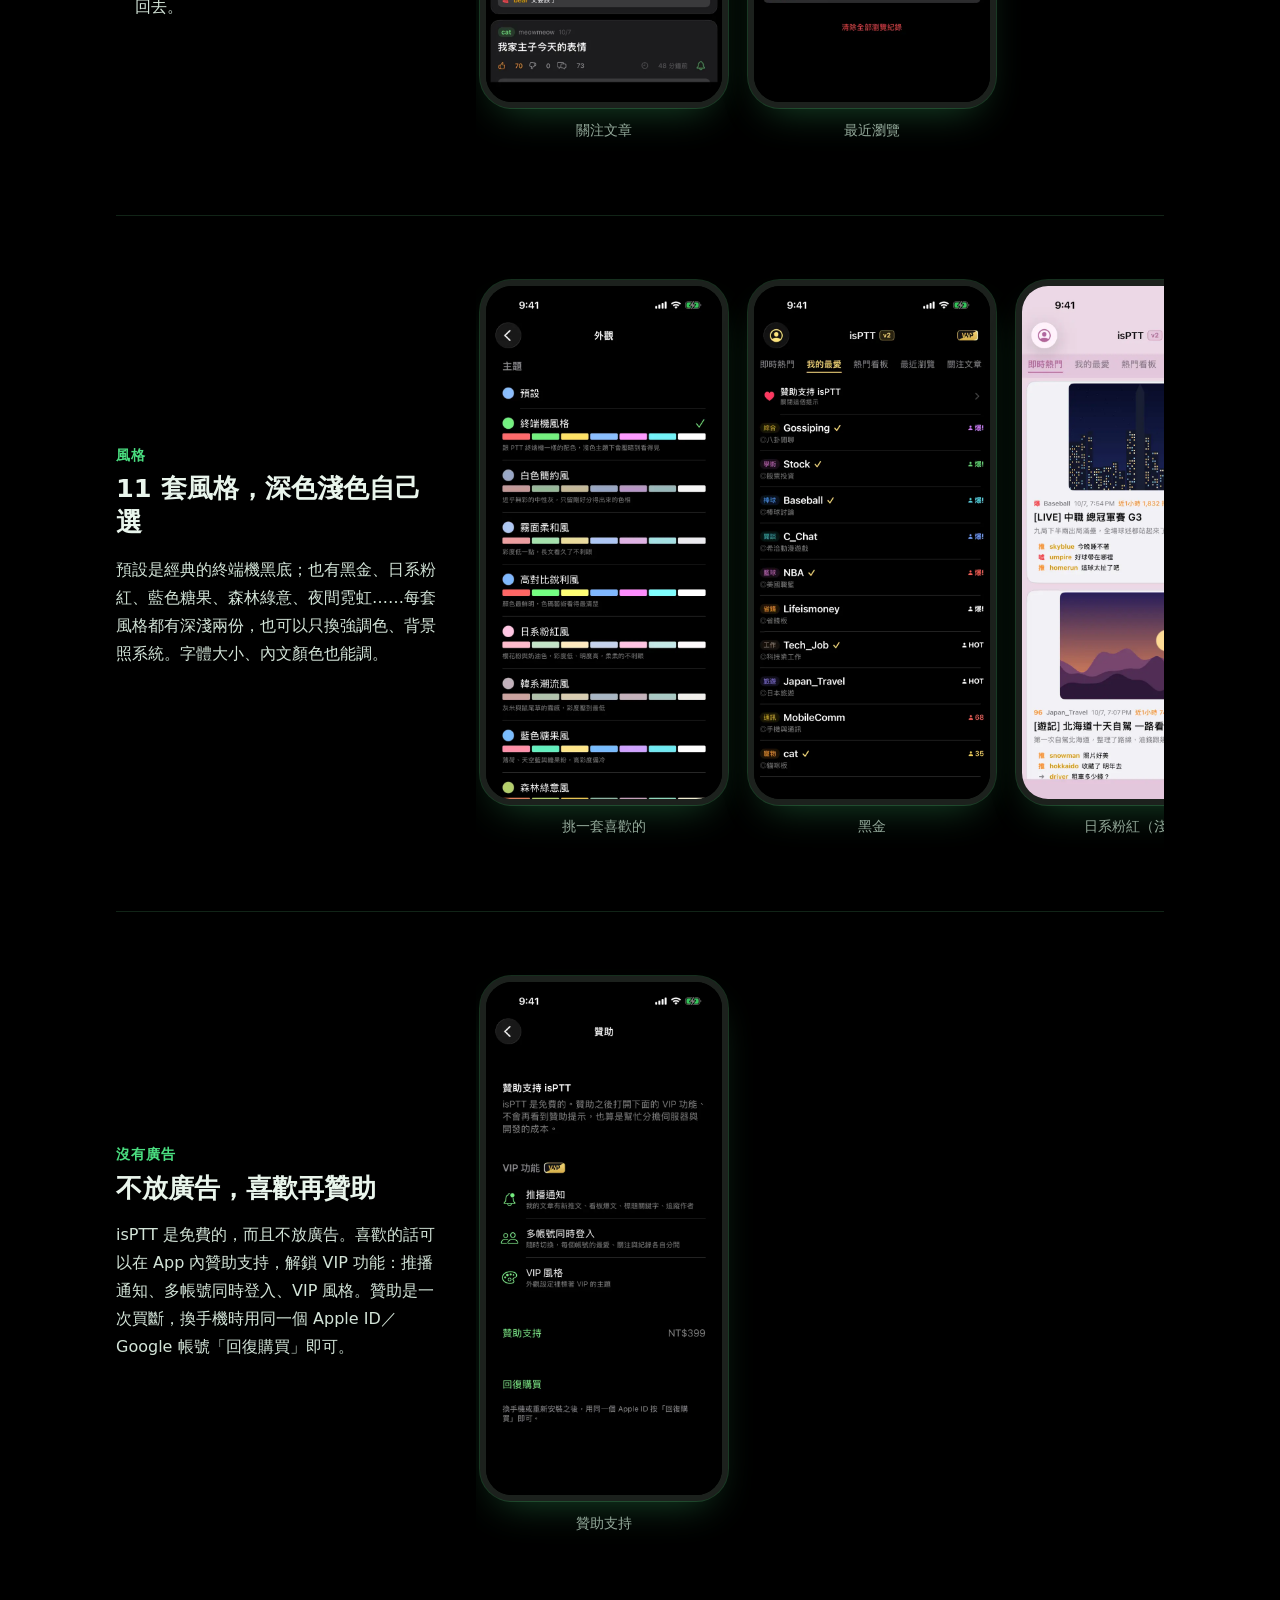
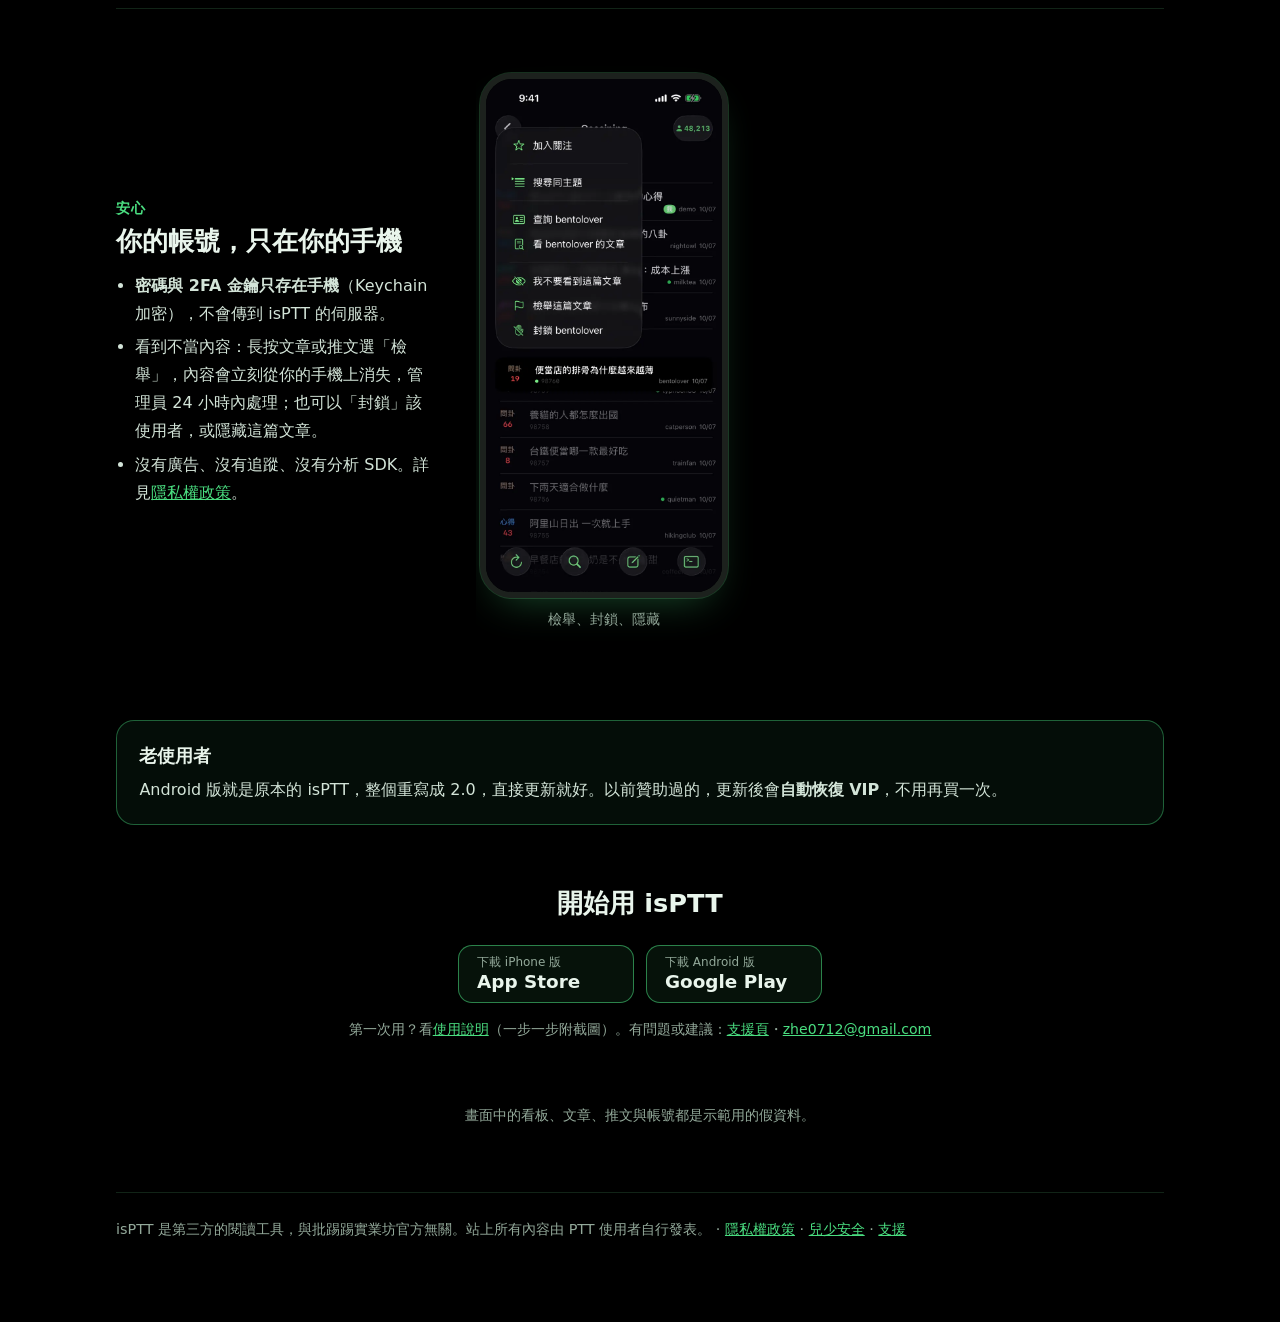
==== commit ba3ce1ac: "兒少安全標準頁（Google Play 兒童安全標準聲明要的公開網址）" ====
--- a/index.html
+++ b/index.html
@@ -184,6 +184,6 @@
 </section>
 
 <p class="fine shots-note">畫面中的看板、文章、推文與帳號都是示範用的假資料。</p>
-<footer>isPTT 是第三方的閱讀工具，與批踢踢實業坊官方無關。站上所有內容由 PTT 使用者自行發表。 · <a href="/privacy.html">隱私權政策</a> · <a href="/support.html">支援</a></footer>
+<footer>isPTT 是第三方的閱讀工具，與批踢踢實業坊官方無關。站上所有內容由 PTT 使用者自行發表。 · <a href="/privacy.html">隱私權政策</a> · <a href="/child-safety.html">兒少安全</a> · <a href="/support.html">支援</a></footer>
 </main>
 </body></html>
